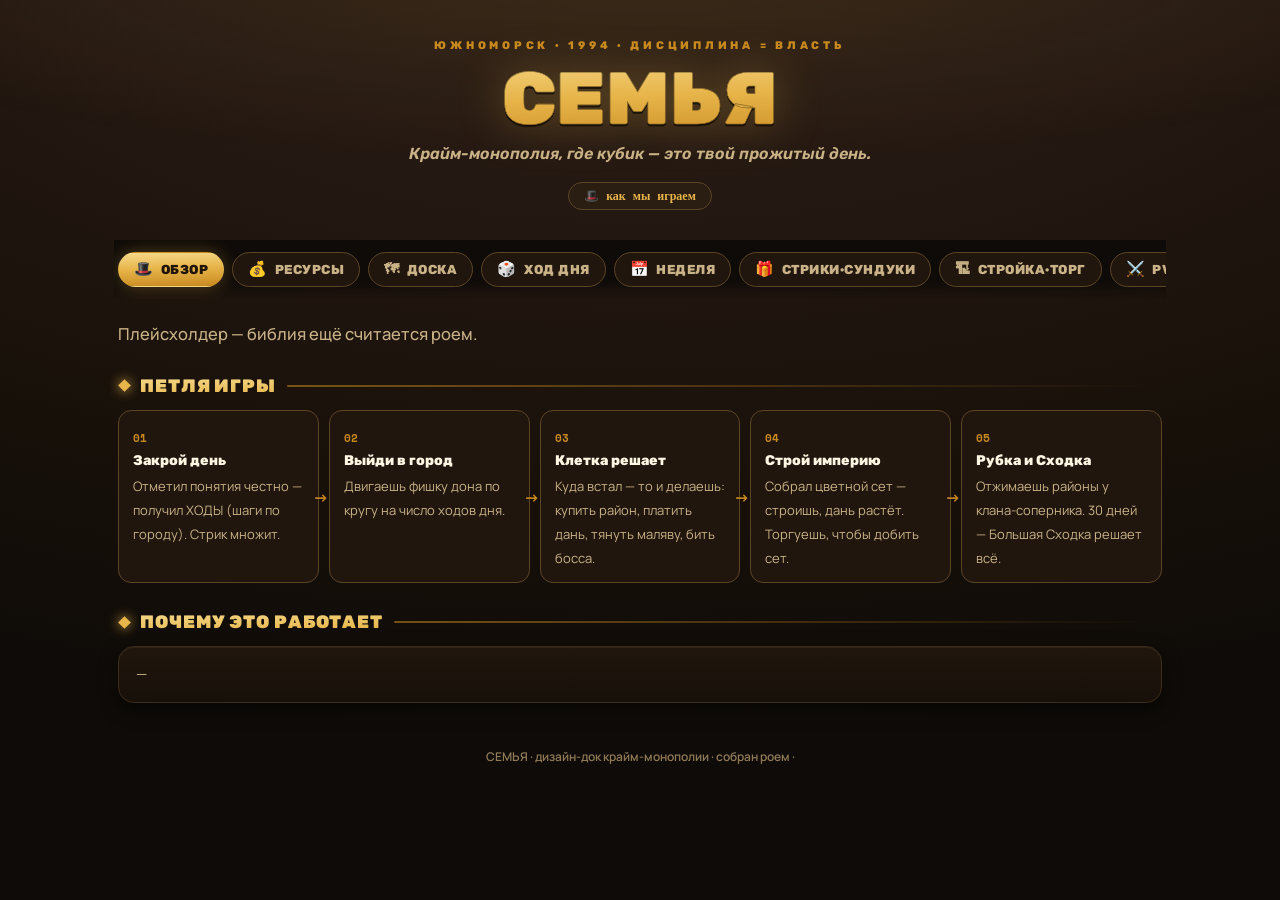
==== design.html @ 44d7b4f1 "sync state 2026-07-15_15:16:31" ====
<!DOCTYPE html>
<html lang="ru">
<head>
<meta charset="UTF-8">
<meta name="viewport" content="width=device-width, initial-scale=1, viewport-fit=cover">
<meta name="theme-color" content="#0D0B08">
<title>СЕМЬЯ · Крайм-Монополия — как играем</title>
<link rel="preconnect" href="https://fonts.googleapis.com">
<link rel="preconnect" href="https://fonts.gstatic.com" crossorigin>
<link rel="stylesheet" href="https://fonts.googleapis.com/css2?family=Rubik:ital,wght@0,500;0,600;0,700;0,800;0,900;1,700&family=Manrope:wght@400;500;600;700;800&family=Space+Mono:wght@400;700&display=swap">
<style>
:root{
  --ink:#0E0B08; --ink2:#171009; --wood:#2A1D14; --wood2:#3A2718; --leather:#241812;
  --gold:#E7B54A; --gold-lite:#F5D98B; --gold-deep:#C8891F;
  --crimson:#C0272E; --crimson-neon:#FF3B3F; --violet:#8E3FBE; --blue:#4FA8E0; --green:#46A24E;
  --paper:#F3E4C8; --ink-2:#C9B287; --ink-3:#907A56; --ink-max:#FFF6E4;
  --panel:#20160E; --panel-2:#2A1D12; --panel-hi:#3A2718; --line:#3C2C1A; --line-2:#5C4527;
  --bg:var(--ink); --rose:var(--crimson-neon);
  --gold-grad:linear-gradient(178deg,var(--gold-lite) 0%,var(--gold) 46%,var(--gold-deep) 100%);
  --shadow-1:0 6px 18px rgba(0,0,0,.5); --shadow-2:0 14px 40px rgba(0,0,0,.62);
  --r:16px;
}
*,*::before,*::after{ box-sizing:border-box; }
html,body{ margin:0; padding:0; }
html{ background:var(--ink); -webkit-text-size-adjust:100%; scroll-behavior:smooth; }
body{
  font-family:"Manrope",system-ui,sans-serif; font-size:15.5px; line-height:1.55; color:var(--paper);
  background:radial-gradient(135% 90% at 50% -8%, var(--wood) 0%, var(--leather) 34%, var(--ink2) 70%, var(--ink) 100%) fixed;
  overflow-x:hidden; -webkit-font-smoothing:antialiased; text-rendering:optimizeLegibility;
  -webkit-tap-highlight-color:transparent;
}
body::after{ content:""; position:fixed; inset:0 0 auto 0; height:420px; z-index:0; pointer-events:none;
  background:radial-gradient(120% 80% at 50% -10%, rgba(231,181,74,.10), transparent 62%); }
::-webkit-scrollbar{ height:8px; width:8px; }
::-webkit-scrollbar-thumb{ background:var(--line-2); border-radius:8px; }
img{ max-width:100%; display:block; }

.wrap{ position:relative; z-index:1; max-width:1080px; margin:0 auto; padding:0 18px 90px; }

/* ── Шапка ── */
header.hero{ position:relative; text-align:center; padding:40px 12px 22px; }
.hero__eyebrow{ font:800 11px/1 "Rubik"; letter-spacing:.34em; text-transform:uppercase; color:var(--gold-deep); }
.hero__title{ margin:12px 0 6px; font:900 clamp(38px,9vw,74px)/0.98 "Rubik"; letter-spacing:.01em;
  background:var(--gold-grad); -webkit-background-clip:text; background-clip:text; color:transparent; -webkit-text-fill-color:transparent;
  -webkit-text-stroke:.6px rgba(31,20,5,.5); filter:drop-shadow(0 2px 0 rgba(0,0,0,.6)) drop-shadow(0 0 22px rgba(231,181,74,.28)); }
.hero__sub{ font:600 italic 16px/1.5 "Rubik"; color:var(--ink-2); max-width:640px; margin:0 auto; }
.hero__tag{ display:inline-flex; gap:8px; align-items:center; margin-top:16px; padding:7px 15px; border-radius:999px;
  background:var(--panel-2); border:1px solid var(--line-2); font:700 12px/1 "Space Mono"; color:var(--gold-hi,var(--gold)); }

/* ── Табы ── */
.tabs{ position:sticky; top:0; z-index:30; display:flex; gap:8px; overflow-x:auto; padding:12px 4px; margin:8px -4px 22px;
  background:linear-gradient(180deg,rgba(14,11,8,.96) 68%,rgba(14,11,8,0)); backdrop-filter:blur(12px);
  scrollbar-width:none; }
.tabs::-webkit-scrollbar{ display:none; }
.tab{ flex:0 0 auto; cursor:pointer; border:1px solid var(--line-2); background:var(--panel);
  color:var(--ink-2); border-radius:999px; padding:9px 15px; font:800 13px/1 "Rubik"; text-transform:uppercase; letter-spacing:.04em;
  white-space:nowrap; transition:.16s; display:inline-flex; align-items:center; gap:7px; }
.tab .ic{ font-size:15px; }
.tab:hover{ color:var(--paper); border-color:var(--gold-deep); }
.tab.on{ background:var(--gold-grad); color:#1F1405; border-color:transparent; box-shadow:0 0 18px rgba(231,181,74,.3); }

section.panel{ display:none; animation:in .35s cubic-bezier(.22,.61,.36,1); }
section.panel.on{ display:block; }
@keyframes in{ from{ opacity:0; transform:translateY(10px);} to{ opacity:1; transform:none; } }

/* ── Секц-заголовок ── */
.sh{ display:flex; align-items:center; gap:11px; margin:30px 2px 15px; font:900 18px/1 "Rubik"; text-transform:uppercase; letter-spacing:.05em;
  background:var(--gold-grad); -webkit-background-clip:text; background-clip:text; color:transparent; -webkit-text-fill-color:transparent; }
.sh::before{ content:""; width:9px; height:9px; transform:rotate(45deg); background:var(--gold); box-shadow:0 0 12px var(--gold); flex:0 0 auto; -webkit-text-fill-color:initial; }
.sh .f{ flex:1; height:2px; background:linear-gradient(90deg,var(--gold-deep),transparent); border-radius:2px; opacity:.55; -webkit-text-fill-color:initial; }
.lead{ font:500 16.5px/1.6 "Manrope"; color:var(--ink-2); max-width:760px; margin:0 0 6px; }
.lead b{ color:var(--paper); }

/* ── Карточки ── */
.grid{ display:grid; gap:14px; }
.g2{ grid-template-columns:repeat(auto-fit,minmax(260px,1fr)); }
.g3{ grid-template-columns:repeat(auto-fit,minmax(210px,1fr)); }
.card{ position:relative; background:linear-gradient(180deg,var(--panel),var(--ink2)); border:1px solid var(--line);
  border-radius:var(--r); box-shadow:var(--shadow-1), inset 0 1px 0 rgba(245,214,137,.06); padding:16px 17px; overflow:hidden; }
.card--key{ border:2px solid transparent; background:linear-gradient(180deg,var(--panel),var(--ink2)) padding-box, var(--gold-grad) border-box; box-shadow:var(--shadow-2); }
.card h4{ margin:0 0 6px; font:800 15.5px/1.2 "Rubik"; color:var(--ink-max); letter-spacing:.01em; }
.card p{ margin:0; color:var(--ink-2); font-size:14.5px; }
.card .num{ font-family:"Space Mono"; color:var(--gold); font-weight:700; }
.kv{ display:flex; flex-wrap:wrap; gap:6px; margin-top:9px; }
.pill{ font:700 11px/1 "Space Mono"; padding:5px 9px; border-radius:999px; background:var(--panel-2); border:1px solid var(--line-2); color:var(--gold); }
.pill.rose{ color:var(--rose); border-color:#5b2a2a; } .pill.blue{ color:var(--blue); } .pill.green{ color:var(--green); }
.tagrow{ display:flex; align-items:center; gap:8px; font:800 10px/1 "Rubik"; letter-spacing:.14em; text-transform:uppercase; color:var(--gold-deep); margin-bottom:8px; }

/* ── Таблицы ── */
.tbl-wrap{ overflow-x:auto; border:1px solid var(--line); border-radius:12px; margin:6px 0 4px; }
table{ border-collapse:collapse; width:100%; font-size:13.5px; min-width:420px; }
caption{ text-align:left; font:800 13px/1 "Rubik"; text-transform:uppercase; letter-spacing:.06em; color:var(--gold-deep); padding:11px 12px 4px; }
th,td{ text-align:left; padding:9px 12px; border-bottom:1px solid var(--line); vertical-align:top; }
th{ background:var(--panel-2); color:var(--gold-hi,var(--gold)); font:800 11px/1.2 "Rubik"; text-transform:uppercase; letter-spacing:.05em; position:sticky; top:0; }
td{ color:var(--ink-2); } td:first-child{ color:var(--paper); font-weight:600; }
tr:last-child td{ border-bottom:0; }
tbody tr:hover td{ background:rgba(231,181,74,.045); }

/* ── Таймлайн (ход дня / онбординг) ── */
.tl{ position:relative; margin:8px 0 0; padding-left:8px; }
.tl__row{ position:relative; display:flex; gap:15px; padding:0 0 18px 26px; }
.tl__row::before{ content:""; position:absolute; left:9px; top:4px; bottom:-6px; width:2px; background:linear-gradient(180deg,var(--gold-deep),var(--line)); }
.tl__row:last-child::before{ display:none; }
.tl__dot{ position:absolute; left:0; top:0; width:20px; height:20px; border-radius:50%; background:var(--gold-grad); color:#1F1405;
  display:grid; place-items:center; font:800 11px/1 "Space Mono"; box-shadow:0 0 0 4px rgba(231,181,74,.14); }
.tl__b{ flex:1; }
.tl__b b{ display:block; font:800 15px/1.3 "Rubik"; color:var(--ink-max); margin-bottom:2px; }
.tl__b span{ color:var(--ink-2); font-size:14.5px; }

/* ── Петля-доска ── */
.boardwrap{ display:flex; justify-content:center; margin:6px 0 10px; }
.board{ display:grid; gap:5px; width:100%; max-width:640px; aspect-ratio:1/1; }
.btile{ position:relative; border-radius:9px; padding:5px 4px; min-width:0; display:flex; flex-direction:column; align-items:center; justify-content:center; gap:2px;
  background:var(--panel); border:1px solid var(--line); text-align:center; overflow:hidden; }
.btile .bn{ font:800 8.5px/1.05 "Rubik"; text-transform:uppercase; letter-spacing:.01em; color:var(--paper);
  overflow:hidden; text-overflow:ellipsis; display:-webkit-box; -webkit-line-clamp:2; -webkit-box-orient:vertical; }
.btile .bnum{ position:absolute; top:2px; left:4px; font:700 7px/1 "Space Mono"; color:var(--ink-3); }
.btile .bic{ font-size:15px; line-height:1; }
.btile.special{ background:linear-gradient(180deg,var(--panel-hi),var(--panel-2)); border-color:var(--line-2); }
.btile.start{ background:var(--gold-grad); } .btile.start .bn{ color:#1F1405; } .btile.start .bnum{ color:#5b3d10; }
.btile[data-g]{ border-bottom:4px solid var(--gc,var(--line-2)); }
.board__center{ grid-row:2 / -2; grid-column:2 / -2; display:grid; place-items:center; text-align:center;
  border:1px dashed var(--line-2); border-radius:14px; background:radial-gradient(120% 120% at 50% 20%, rgba(231,181,74,.06), transparent 60%); padding:12px; }
.board__center .bc-t{ font:900 clamp(20px,4vw,34px)/1 "Rubik"; background:var(--gold-grad); -webkit-background-clip:text; background-clip:text; color:transparent; -webkit-text-fill-color:transparent; }
.board__center .bc-s{ font:600 italic 12px/1.4 "Rubik"; color:var(--ink-2); margin-top:6px; max-width:300px; }
.legend{ display:flex; flex-wrap:wrap; gap:8px 14px; justify-content:center; margin:10px 0 2px; font:600 12px/1 "Manrope"; }
.legend b{ display:inline-flex; align-items:center; gap:6px; font-weight:600; color:var(--ink-2); }
.legend i{ width:13px; height:13px; border-radius:3px; }

/* ── Лут / списки ── */
.loot{ list-style:none; margin:8px 0 0; padding:0; display:flex; flex-direction:column; gap:6px; }
.loot li{ display:flex; gap:9px; align-items:flex-start; font-size:14px; color:var(--ink-2); }
.loot li::before{ content:"◆"; color:var(--gold-deep); font-size:10px; margin-top:4px; }
.chest{ border-radius:14px; padding:15px 16px; border:1px solid var(--line-2); }
.chest.bronze{ background:linear-gradient(180deg,#2a1c10,#1a1109); box-shadow:inset 0 0 0 1px rgba(180,120,60,.25); }
.chest.silver{ background:linear-gradient(180deg,#20232a,#12141a); box-shadow:inset 0 0 0 1px rgba(190,200,215,.22); }
.chest.gold{ background:linear-gradient(180deg,#2a2110,#191206); box-shadow:inset 0 0 0 1px rgba(231,181,74,.4), 0 0 24px rgba(231,181,74,.16); }
.chest h4{ display:flex; align-items:center; gap:8px; }

/* ── Лестница титулов ── */
.ladder{ display:flex; flex-direction:column; }
.lrow{ display:flex; align-items:center; gap:13px; padding:10px 4px; border-bottom:1px solid var(--line); }
.lrow:last-child{ border-bottom:0; }
.lseal{ width:34px; height:34px; flex:0 0 auto; display:grid; place-items:center; clip-path:polygon(50% 0,93% 25%,93% 75%,50% 100%,7% 75%,7% 25%);
  background:var(--gold-grad); color:#1F1405; font:800 13px/1 "Space Mono"; box-shadow:0 0 14px rgba(231,181,74,.3); }
.lrow b{ font:800 15px/1 "Rubik"; text-transform:uppercase; letter-spacing:.03em; color:var(--paper); flex:1; }
.lrow .req{ font:700 11px/1 "Space Mono"; color:var(--gold-deep); } .lrow .perk{ color:var(--ink-2); font-size:13px; flex-basis:100%; margin-left:47px; }

/* ── Loop-схема обзора ── */
.loop{ display:flex; flex-wrap:wrap; gap:10px; align-items:stretch; margin:6px 0; }
.loop__step{ flex:1 1 150px; position:relative; background:var(--panel); border:1px solid var(--line-2); border-radius:13px; padding:13px 14px; }
.loop__step .n{ font:800 11px/1 "Space Mono"; color:var(--gold-deep); } .loop__step b{ display:block; font:800 14px/1.3 "Rubik"; color:var(--ink-max); margin:4px 0 3px; }
.loop__step span{ font-size:13px; color:var(--ink-2); }
.loop__step::after{ content:"→"; position:absolute; right:-11px; top:50%; transform:translateY(-50%); color:var(--gold-deep); font-weight:800; z-index:2; }
.loop__step:last-child::after{ display:none; }

.note{ font:600 italic 13.5px/1.55 "Rubik"; color:var(--ink-3); margin-top:10px; padding-left:12px; border-left:2px solid var(--line-2); }
.foot{ text-align:center; margin:44px 0 0; color:var(--ink-3); font:600 12px/1.6 "Manrope"; }
</style>
</head>
<body>
<div class="wrap">
  <header class="hero">
    <div class="hero__eyebrow">Южноморск · 1994 · дисциплина = власть</div>
    <h1 class="hero__title" id="h-title">СЕМЬЯ</h1>
    <p class="hero__sub" id="h-sub">Крайм-монополия, где кубик — это твой прожитый день.</p>
    <div class="hero__tag" id="h-tag">🎩 как мы играем</div>
  </header>
  <nav class="tabs" id="tabs"></nav>
  <main id="main"></main>
  <div class="foot">СЕМЬЯ · дизайн-док крайм-монополии · собран роем · <span id="foot-date"></span></div>
</div>

<script src="design-data.js"></script>
<script>
/* ══════════════ ДАННЫЕ (BIBLE) — из design-data.js (финал дизайн-роя), иначе плейсхолдер ══════════════ */
const BIBLE = window.__BIBLE__ || {
  title:"СЕМЬЯ", pitch:"Плейсхолдер — библия ещё считается роем.",
  resources:[], board_loop:{size:"",order:[],pass_start:""}, special_tiles:[], district_groups:[],
  day_flow:[], week_flow:[], streaks:[], chest_tiers:[], event_cards:[], build_ladder:[],
  set_trade_rules:[], pvp_rules:[], win_condition:{formula:"",detail:""}, titles:[], omerta_weekly:[],
  lore:[], balance_numbers:[], onboarding:[], glossary:[], why_it_works:[]
};

const GROUP_COLORS = ["#E7B54A","#FF3B3F","#4FA8E0","#8E3FBE","#46A24E","#E07A2E","#C9B287","#E0459E"];
const $=(s,r=document)=>r.querySelector(s); const $$=(s,r=document)=>[...r.querySelectorAll(s)];
const esc=s=>String(s==null?"":s).replace(/[&<>]/g,c=>({"&":"&amp;","<":"&lt;",">":"&gt;"}[c]));

function tableHTML(t){
  if(!t||!t.columns) return "";
  return `<div class="tbl-wrap"><table>${t.title?`<caption>${esc(t.title)}</caption>`:""}
    <thead><tr>${t.columns.map(c=>`<th>${esc(c)}</th>`).join("")}</tr></thead>
    <tbody>${(t.rows||[]).map(r=>`<tr>${r.map(c=>`<td>${esc(c)}</td>`).join("")}</tr>`).join("")}</tbody></table></div>`;
}

/* соответствие имени клетки → цвет группы */
function groupColorFor(name){
  const gi=(BIBLE.district_groups||[]).findIndex(g=>(g.districts||[]).some(d=>name&&name.includes(d)||d&&d.includes(name)));
  return gi>=0 ? GROUP_COLORS[gi%GROUP_COLORS.length] : null;
}
function isSpecial(name){ return (BIBLE.special_tiles||[]).some(t=>t.name===name); }
const SPECIAL_IC={ "старт":"🏁","общак":"🏁","сундук":"🎁","облава":"🚨","милиц":"🚨","стрелка":"🔪","контрабанд":"⚓","босс":"🎩","смотрящ":"🎩","тюрьм":"⛓️","обезьянник":"⛓️","шанс":"🃏","судьб":"🃏","малява":"🃏","голодан":"🍽️","пост":"🍽️" };
function specialIcon(name){ const l=(name||"").toLowerCase(); for(const k in SPECIAL_IC) if(l.includes(k)) return SPECIAL_IC[k]; return "🏙️"; }

/* ── ДОСКА-ПЕТЛЯ ── */
function boardHTML(){
  const order=(BIBLE.board_loop&&BIBLE.board_loop.order)||[];
  const n=order.length;
  if(!n) return `<p class="lead">Доска ещё собирается…</p>`;
  const cols=Math.max(3,Math.ceil(n/4)+1);
  // координаты периметра по часовой
  const cells=[];
  for(let c=1;c<=cols;c++)cells.push([1,c]);
  for(let r=2;r<=cols;r++)cells.push([r,cols]);
  for(let c=cols-1;c>=1;c--)cells.push([cols,c]);
  for(let r=cols-1;r>=2;r--)cells.push([r,1]);
  const P=cells.length;
  let tiles="";
  for(let i=0;i<n;i++){
    const [rr,cc]=cells[Math.round(i*P/n)%P];
    const name=order[i];
    const sp=isSpecial(name);
    const gc=groupColorFor(name);
    const l=(name||"").toLowerCase();
    const start=l.includes("старт")||l.includes("общак");
    const ic= sp||start ? specialIcon(name) : "🏙️";
    tiles+=`<div class="btile ${sp?'special':''} ${start?'start':''}" ${gc?`data-g="1" style="grid-row:${rr};grid-column:${cc};--gc:${gc}"`:`style="grid-row:${rr};grid-column:${cc}"`}>
      <span class="bnum">${i+1}</span><span class="bic">${ic}</span><span class="bn">${esc(name)}</span></div>`;
  }
  const center=`<div class="board__center"><div class="bc-t">СЕМЬЯ</div><div class="bc-s">${esc((BIBLE.board_loop.pass_start)||"Прошёл круг — собрал общак с города.")}</div></div>`;
  const legend=(BIBLE.district_groups||[]).map((g,i)=>`<b><i style="background:${GROUP_COLORS[i%GROUP_COLORS.length]}"></i>${esc(g.group)}</b>`).join("")
    + `<b><i style="background:var(--panel-hi)"></i>Спец-клетки</b>`;
  return `<div class="boardwrap"><div class="board" style="grid-template-columns:repeat(${cols},1fr);grid-template-rows:repeat(${cols},1fr)">${tiles}${center}</div></div>
    <div class="legend">${legend}</div>`;
}

/* ── РЕНДЕР ТАБОВ ── */
const TABS=[
  { id:"obzor", ic:"🎩", name:"Обзор", render:renderObzor },
  { id:"res",   ic:"💰", name:"Ресурсы", render:renderRes },
  { id:"board", ic:"🗺", name:"Доска", render:renderBoard },
  { id:"day",   ic:"🎲", name:"Ход дня", render:renderDay },
  { id:"week",  ic:"📅", name:"Неделя", render:renderWeek },
  { id:"chest", ic:"🎁", name:"Стрики·Сундуки", render:renderChest },
  { id:"build", ic:"🏗", name:"Стройка·Торг", render:renderBuild },
  { id:"pvp",   ic:"⚔️", name:"PvP·Финал", render:renderPvp },
  { id:"lore",  ic:"📖", name:"Лор·Справка", render:renderLore },
];

function renderObzor(){
  const loop=[
    {b:"Закрой день",s:"Отметил понятия честно — получил ХОДЫ (шаги по городу). Стрик множит."},
    {b:"Выйди в город",s:"Двигаешь фишку дона по кругу на число ходов дня."},
    {b:"Клетка решает",s:"Куда встал — то и делаешь: купить район, платить дань, тянуть маляву, бить босса."},
    {b:"Строй империю",s:"Собрал цветной сет — строишь, дань растёт. Торгуешь, чтобы добить сет."},
    {b:"Рубка и Сходка",s:"Отжимаешь районы у клана-соперника. 30 дней — Большая Сходка решает всё."},
  ];
  return `<p class="lead">${esc(BIBLE.pitch)}</p>
  <div class="sh">Петля игры<div class="f"></div></div>
  <div class="loop">${loop.map((x,i)=>`<div class="loop__step"><span class="n">0${i+1}</span><b>${x.b}</b><span>${x.s}</span></div>`).join("")}</div>
  <div class="sh">Почему это работает<div class="f"></div></div>
  <div class="grid g2">${(BIBLE.why_it_works||[]).map(w=>`<div class="card"><p>${esc(w)}</p></div>`).join("")||'<div class="card"><p>—</p></div>'}</div>`;
}
function renderRes(){
  return `<p class="lead">Три валюты с <b>разными ролями</b> — вот чем игра отличается от «есть деньги — купил всё».</p>
  <div class="grid g2">${(BIBLE.resources||[]).map(r=>`<div class="card card--key">
    <div class="tagrow">${esc(r.icon||"◆")} ресурс</div><h4>${esc(r.name)}</h4>
    <p>${esc(r.role)}</p>
    <div class="kv"><span class="pill green">+ ${esc(r.earn)}</span><span class="pill rose">− ${esc(r.spend)}</span></div>
  </div>`).join("")}</div>`;
}
function renderBoard(){
  return `<p class="lead">Город — <b>замкнутая петля</b>. Фишка дона идёт по кругу на ходы, что дал прожитый день. Куда встал — там и играешь.</p>
  ${boardHTML()}
  <div class="sh">Спец-клетки<div class="f"></div></div>
  <div class="grid g3">${(BIBLE.special_tiles||[]).map(t=>`<div class="card"><div class="tagrow">${specialIcon(t.name)} ${esc(t.type)}</div><h4>${esc(t.name)}</h4><p>${esc(t.effect)}</p>${t.lore?`<p class="note">${esc(t.lore)}</p>`:""}</div>`).join("")}</div>
  <div class="sh">Цветные сеты районов<div class="f"></div></div>
  <div class="grid g2">${(BIBLE.district_groups||[]).map((g,i)=>`<div class="card" style="border-left:4px solid ${GROUP_COLORS[i%GROUP_COLORS.length]}">
    <h4>${esc(g.group)}</h4><p>${(g.districts||[]).map(esc).join(" · ")}</p><div class="kv"><span class="pill">Сет: ${esc(g.set_bonus)}</span></div></div>`).join("")}</div>`;
}
function renderDay(){
  return `<p class="lead">Один день игрока — от честной отметки до хода по городу.</p>
  <div class="tl">${(BIBLE.day_flow||[]).map((x,i)=>`<div class="tl__row"><div class="tl__dot">${i+1}</div><div class="tl__b"><b>${esc(x.step)}</b><span>${esc(x.detail)}</span></div></div>`).join("")}</div>`;
}
function renderWeek(){
  return `<p class="lead">Неделя задаёт ритм: <b>слово в понедельник</b>, разгрузочный день, контрабанда, развязка в воскресенье.</p>
  <div class="tl">${(BIBLE.week_flow||[]).map((x,i)=>`<div class="tl__row"><div class="tl__dot">${esc((x.day||"").slice(0,2))}</div><div class="tl__b"><b>${esc(x.event)}</b><span>${esc(x.detail)}</span></div></div>`).join("")}</div>
  <div class="sh">Слово недели · Омерта<div class="f"></div></div>
  <div class="grid g2">${(BIBLE.omerta_weekly||[]).map(o=>`<div class="card"><h4>${esc(o.aspect)}</h4><p>${esc(o.detail)}</p></div>`).join("")}</div>`;
}
function renderChest(){
  const chestCls=t=>{const l=(t.tier||"").toLowerCase(); return l.includes("золот")||l.includes("gold")?"gold":l.includes("серебр")||l.includes("silver")?"silver":"bronze";};
  return `<p class="lead">Стрики — <b>множители</b>. Сундуки — <b>рандом-дофамин</b>: держишь режим — получаешь редкий джекпот.</p>
  <div class="sh">Стрики-множители<div class="f"></div></div>
  <div class="grid g3">${(BIBLE.streaks||[]).map(s=>`<div class="card"><h4>🔥 ${esc(s.streak)}</h4><p>${esc(s.effect)}</p></div>`).join("")}</div>
  <div class="sh">Сундуки и лут<div class="f"></div></div>
  <div class="grid g2">${(BIBLE.chest_tiers||[]).map(t=>`<div class="chest ${chestCls(t)}"><h4>🎁 ${esc(t.tier)}</h4><p style="color:var(--ink-2)">Триггер: ${esc(t.trigger)}</p><ul class="loot">${(t.loot||[]).map(x=>`<li>${esc(x)}</li>`).join("")}</ul></div>`).join("")}</div>
  <div class="sh">Карты «маляву тянешь»<div class="f"></div></div>
  <div class="grid g3">${(BIBLE.event_cards||[]).map(c=>`<div class="card"><div class="tagrow">🃏 ${esc(c.kind||"событие")}</div><h4>${esc(c.name)}</h4><p>${esc(c.effect)}</p></div>`).join("")}</div>`;
}
function renderBuild(){
  return `<p class="lead">Собрал сет — <b>строишь</b>: от ларька до «малины». Каждый уровень — жирнее дань. Не хватает района — <b>торгуешь</b>.</p>
  <div class="sh">Лестница стройки<div class="f"></div></div>
  <div class="grid g3">${(BIBLE.build_ladder||[]).map((b,i)=>`<div class="card"><div class="tagrow">ур. ${esc(b.level)}</div><h4>${esc(b.name)}</h4><p>${esc(b.effect)}</p><div class="kv"><span class="pill">${esc(b.cost)}</span></div></div>`).join("")}</div>
  <div class="sh">Сеты и торг<div class="f"></div></div>
  <div class="card"><ul class="loot">${(BIBLE.set_trade_rules||[]).map(r=>`<li>${esc(r)}</li>`).join("")}</ul></div>`;
}
function renderPvp(){
  return `<p class="lead">Кланы делят один город. Встал на чужой район — <b>платишь дань</b>. Хочешь отжать — <b>стрелка</b>. 30 дней — <b>Большая Сходка</b>.</p>
  <div class="sh">Механики рубки<div class="f"></div></div>
  <div class="grid g2">${(BIBLE.pvp_rules||[]).map(p=>`<div class="card"><h4>${esc(p.name)}</h4><p>${esc(p.rule)}</p></div>`).join("")}</div>
  <div class="sh">Условие победы<div class="f"></div></div>
  <div class="card card--key"><h4>🏆 Большая Сходка</h4><p style="font-family:'Space Mono';color:var(--gold)">${esc(BIBLE.win_condition&&BIBLE.win_condition.formula)}</p><p style="margin-top:8px">${esc(BIBLE.win_condition&&BIBLE.win_condition.detail)}</p></div>
  <div class="sh">Титулы (воровская лестница)<div class="f"></div></div>
  <div class="card"><div class="ladder">${(BIBLE.titles||[]).map((t,i)=>`<div class="lrow"><div class="lseal">${i+1}</div><b>${esc(t.title)}</b><span class="req">${esc(t.req)}</span><span class="perk">${esc(t.perk)}</span></div>`).join("")}</div></div>`;
}
function renderLore(){
  return `<div class="sh">Лор Южноморска<div class="f"></div></div>
  <div class="grid g2">${(BIBLE.lore||[]).map(l=>`<div class="card"><p>${esc(l)}</p></div>`).join("")}</div>
  <div class="sh">Онбординг — первые 7 дней<div class="f"></div></div>
  <div class="tl">${(BIBLE.onboarding||[]).map(o=>`<div class="tl__row"><div class="tl__dot">${esc((o.day||"").replace(/\\D/g,"")||"•")}</div><div class="tl__b"><b>${esc(o.day)}</b><span>${esc(o.unlocks)}</span></div></div>`).join("")}</div>
  <div class="sh">Баланс — ключевые числа<div class="f"></div></div>
  ${tableHTML({title:"Экономика на 30 дней",columns:["Метрика","Значение","Примечание"],rows:(BIBLE.balance_numbers||[]).map(b=>[b.metric,b.value,b.note||""])})}
  <div class="sh">Глоссарий<div class="f"></div></div>
  <div class="grid g3">${(BIBLE.glossary||[]).map(g=>`<div class="card"><h4>${esc(g.term)}</h4><p>${esc(g.meaning)}</p></div>`).join("")}</div>`;
}

/* ── БУТ ── */
function boot(){
  $("#h-title").textContent=BIBLE.title||"СЕМЬЯ";
  const tabsEl=$("#tabs"), main=$("#main");
  TABS.forEach((t,i)=>{
    const b=document.createElement("button"); b.className="tab"+(i===0?" on":""); b.dataset.id=t.id;
    b.innerHTML=`<span class="ic">${t.ic}</span>${t.name}`;
    b.onclick=()=>{ $$(".tab").forEach(x=>x.classList.toggle("on",x===b)); $$(".panel").forEach(p=>p.classList.toggle("on",p.id==="p-"+t.id)); window.scrollTo({top:0,behavior:"smooth"}); };
    tabsEl.appendChild(b);
    const sec=document.createElement("section"); sec.className="panel"+(i===0?" on":""); sec.id="p-"+t.id;
    sec.innerHTML=t.render(); main.appendChild(sec);
  });
}
boot();
</script>
</body>
</html>
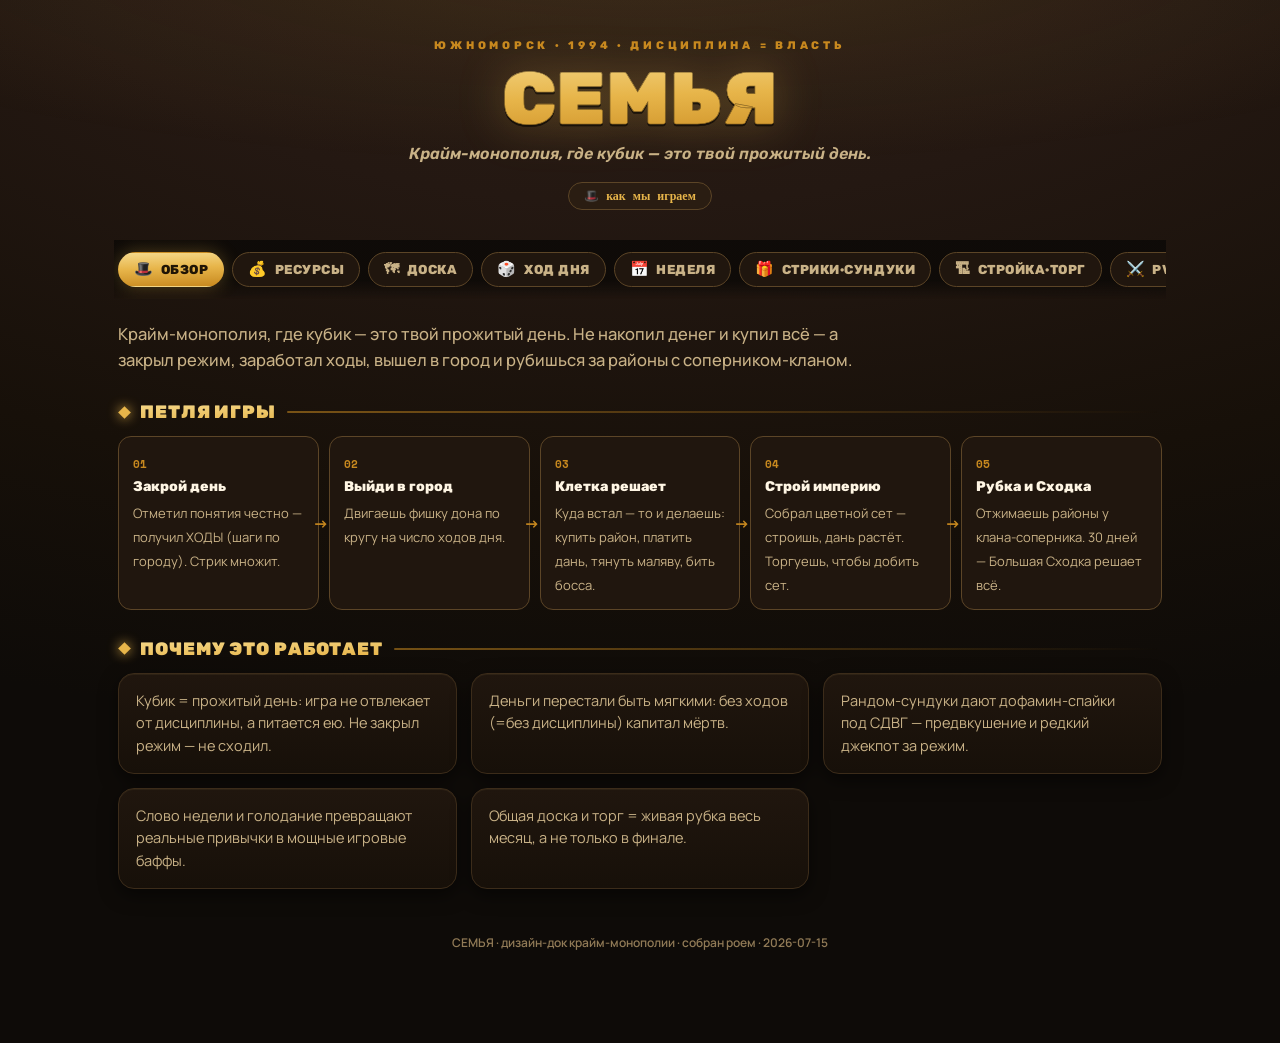
==== commit 12c09728: "sync state 2026-07-15_15:20:36" ====
--- a/design.html
+++ b/design.html
@@ -326,15 +326,24 @@
 }
 
 /* ── БУТ ── */
+function activate(id){
+  $$(".tab").forEach(x=>x.classList.toggle("on",x.dataset.id===id));
+  $$(".panel").forEach(p=>p.classList.toggle("on",p.id==="p-"+id));
+  try{ history.replaceState(null,"","?tab="+id); }catch(e){}
+}
 function boot(){
   $("#h-title").textContent=BIBLE.title||"СЕМЬЯ";
+  $("#foot-date").textContent="2026-07-15";
+  const want=new URLSearchParams(location.search).get("tab");
+  const start=TABS.some(t=>t.id===want)?want:TABS[0].id;
   const tabsEl=$("#tabs"), main=$("#main");
-  TABS.forEach((t,i)=>{
-    const b=document.createElement("button"); b.className="tab"+(i===0?" on":""); b.dataset.id=t.id;
+  TABS.forEach(t=>{
+    const on=t.id===start;
+    const b=document.createElement("button"); b.className="tab"+(on?" on":""); b.dataset.id=t.id;
     b.innerHTML=`<span class="ic">${t.ic}</span>${t.name}`;
-    b.onclick=()=>{ $$(".tab").forEach(x=>x.classList.toggle("on",x===b)); $$(".panel").forEach(p=>p.classList.toggle("on",p.id==="p-"+t.id)); window.scrollTo({top:0,behavior:"smooth"}); };
+    b.onclick=()=>{ activate(t.id); window.scrollTo({top:0,behavior:"smooth"}); };
     tabsEl.appendChild(b);
-    const sec=document.createElement("section"); sec.className="panel"+(i===0?" on":""); sec.id="p-"+t.id;
+    const sec=document.createElement("section"); sec.className="panel"+(on?" on":""); sec.id="p-"+t.id;
     sec.innerHTML=t.render(); main.appendChild(sec);
   });
 }
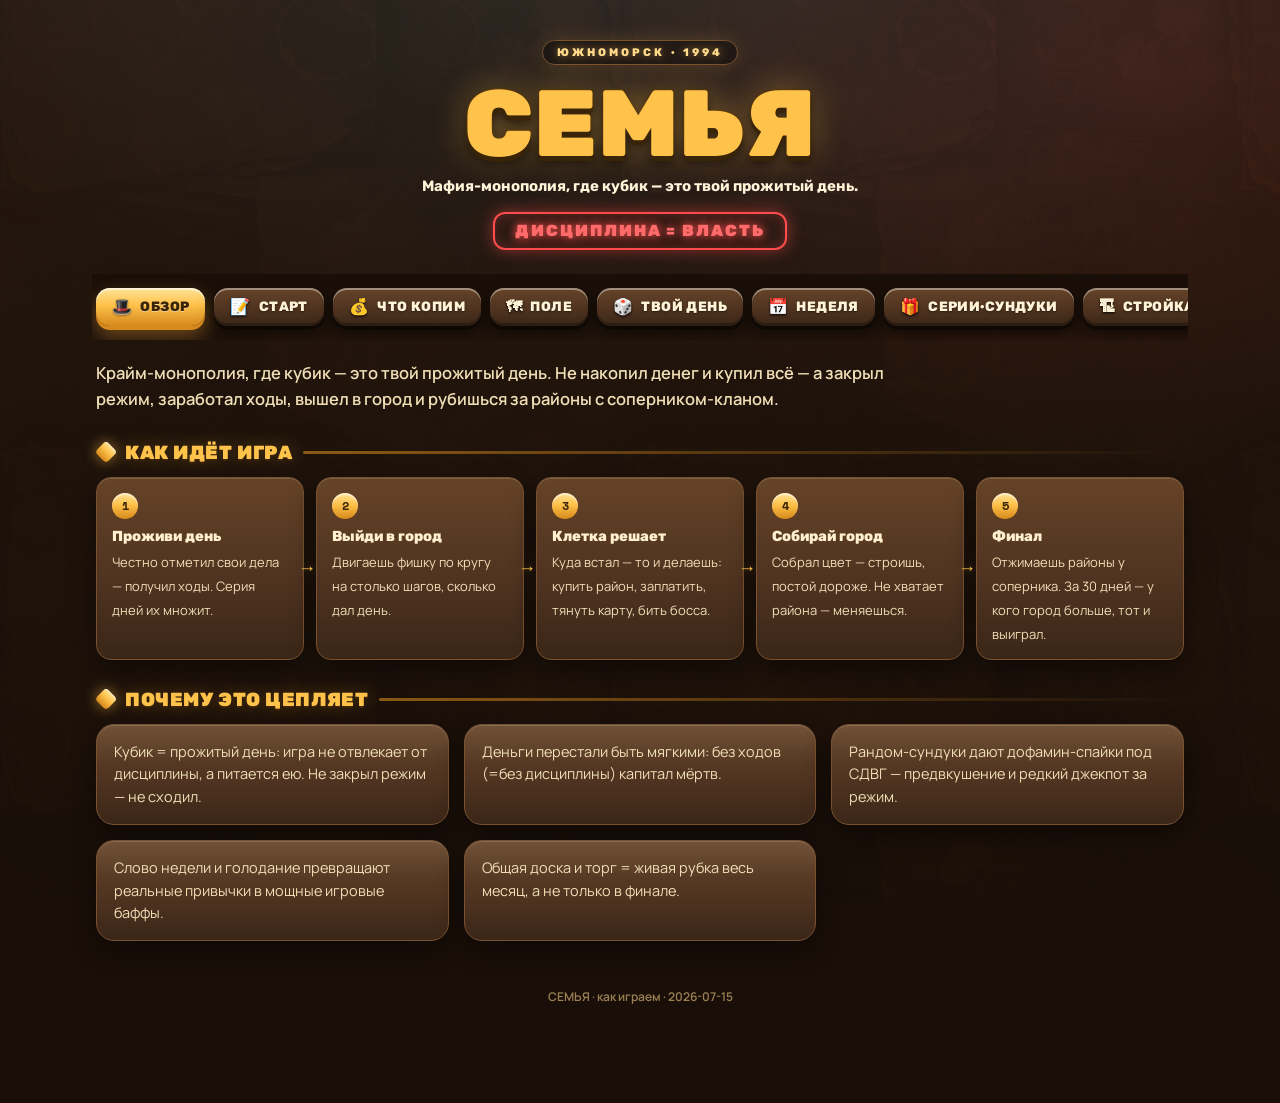
==== commit cd7339f0: "sync state 2026-07-15_15:28:58" ====
--- a/design.html
+++ b/design.html
@@ -3,349 +3,361 @@
 <head>
 <meta charset="UTF-8">
 <meta name="viewport" content="width=device-width, initial-scale=1, viewport-fit=cover">
-<meta name="theme-color" content="#0D0B08">
-<title>СЕМЬЯ · Крайм-Монополия — как играем</title>
+<meta name="theme-color" content="#1a0f08">
+<title>СЕМЬЯ · как играем</title>
 <link rel="preconnect" href="https://fonts.googleapis.com">
 <link rel="preconnect" href="https://fonts.gstatic.com" crossorigin>
-<link rel="stylesheet" href="https://fonts.googleapis.com/css2?family=Rubik:ital,wght@0,500;0,600;0,700;0,800;0,900;1,700&family=Manrope:wght@400;500;600;700;800&family=Space+Mono:wght@400;700&display=swap">
+<link rel="stylesheet" href="https://fonts.googleapis.com/css2?family=Rubik:ital,wght@0,600;0,700;0,800;0,900;1,700&family=Manrope:wght@500;600;700;800&family=Space+Mono:wght@400;700&display=swap">
 <style>
 :root{
-  --ink:#0E0B08; --ink2:#171009; --wood:#2A1D14; --wood2:#3A2718; --leather:#241812;
-  --gold:#E7B54A; --gold-lite:#F5D98B; --gold-deep:#C8891F;
-  --crimson:#C0272E; --crimson-neon:#FF3B3F; --violet:#8E3FBE; --blue:#4FA8E0; --green:#46A24E;
-  --paper:#F3E4C8; --ink-2:#C9B287; --ink-3:#907A56; --ink-max:#FFF6E4;
-  --panel:#20160E; --panel-2:#2A1D12; --panel-hi:#3A2718; --line:#3C2C1A; --line-2:#5C4527;
-  --bg:var(--ink); --rose:var(--crimson-neon);
-  --gold-grad:linear-gradient(178deg,var(--gold-lite) 0%,var(--gold) 46%,var(--gold-deep) 100%);
-  --shadow-1:0 6px 18px rgba(0,0,0,.5); --shadow-2:0 14px 40px rgba(0,0,0,.62);
-  --r:16px;
+  --gold:#FFC24B; --gold-lite:#FFE39A; --gold-deep:#D6891C; --gold-ink:#3A2408;
+  --wood:#3A2617; --wood2:#4E3220; --wood-hi:#654327; --wood-dk:#241610;
+  --crimson:#E23B3B; --crimson-neon:#FF4D4D; --blue:#49B6F0; --violet:#B466F0; --green:#5BC66A; --orange:#F0872E; --pink:#FF57A5;
+  --cream:#F7E9C9; --cream2:#EAD5A6; --ink-paper:#3A2A16;
+  --paper:#FFF3D8; --txt:#F0DFB6; --txt-2:#C9AE7C; --txt-3:#9C8154;
+  --panel:#2A1B10; --panel-2:#38230f; --line:#5A3C22; --line-2:#7A5230;
+  --gold-grad:linear-gradient(180deg,var(--gold-lite) 0%,var(--gold) 44%,var(--gold-deep) 100%);
+  --wood-grad:linear-gradient(180deg,var(--wood-hi),var(--wood2) 60%,var(--wood));
+  --r:18px;
+  --sh-btn:0 4px 0 rgba(0,0,0,.35), 0 8px 18px rgba(0,0,0,.4), inset 0 2px 0 rgba(255,255,255,.4), inset 0 -3px 0 rgba(0,0,0,.25);
+  --sh-card:0 10px 26px rgba(0,0,0,.45), inset 0 1px 0 rgba(255,255,255,.14);
 }
 *,*::before,*::after{ box-sizing:border-box; }
 html,body{ margin:0; padding:0; }
-html{ background:var(--ink); -webkit-text-size-adjust:100%; scroll-behavior:smooth; }
+html{ background:#1a0f08; -webkit-text-size-adjust:100%; scroll-behavior:smooth; }
 body{
-  font-family:"Manrope",system-ui,sans-serif; font-size:15.5px; line-height:1.55; color:var(--paper);
-  background:radial-gradient(135% 90% at 50% -8%, var(--wood) 0%, var(--leather) 34%, var(--ink2) 70%, var(--ink) 100%) fixed;
-  overflow-x:hidden; -webkit-font-smoothing:antialiased; text-rendering:optimizeLegibility;
-  -webkit-tap-highlight-color:transparent;
-}
-body::after{ content:""; position:fixed; inset:0 0 auto 0; height:420px; z-index:0; pointer-events:none;
-  background:radial-gradient(120% 80% at 50% -10%, rgba(231,181,74,.10), transparent 62%); }
-::-webkit-scrollbar{ height:8px; width:8px; }
-::-webkit-scrollbar-thumb{ background:var(--line-2); border-radius:8px; }
+  font-family:"Manrope",system-ui,sans-serif; font-size:15.5px; line-height:1.55; color:var(--txt);
+  background:
+    radial-gradient(120% 70% at 50% -6%, rgba(73,182,240,.10), transparent 55%),
+    radial-gradient(90% 60% at 88% 8%, rgba(255,77,77,.10), transparent 55%),
+    linear-gradient(180deg, #2b1a0f 0%, #21140b 40%, #1a0f08 100%) fixed;
+  -webkit-font-smoothing:antialiased; text-rendering:optimizeLegibility; overflow-x:hidden; -webkit-tap-highlight-color:transparent;
+}
+body::before{ content:""; position:fixed; inset:0; z-index:0; pointer-events:none;
+  background:url("assets/tex-kraft.png") center/620px; opacity:.10; mix-blend-mode:overlay; }
+::-webkit-scrollbar{ height:9px; width:9px; } ::-webkit-scrollbar-thumb{ background:var(--line-2); border-radius:9px; }
 img{ max-width:100%; display:block; }
-
-.wrap{ position:relative; z-index:1; max-width:1080px; margin:0 auto; padding:0 18px 90px; }
+.wrap{ position:relative; z-index:1; max-width:1120px; margin:0 auto; padding:0 16px 96px; }
 
 /* ── Шапка ── */
-header.hero{ position:relative; text-align:center; padding:40px 12px 22px; }
-.hero__eyebrow{ font:800 11px/1 "Rubik"; letter-spacing:.34em; text-transform:uppercase; color:var(--gold-deep); }
-.hero__title{ margin:12px 0 6px; font:900 clamp(38px,9vw,74px)/0.98 "Rubik"; letter-spacing:.01em;
-  background:var(--gold-grad); -webkit-background-clip:text; background-clip:text; color:transparent; -webkit-text-fill-color:transparent;
-  -webkit-text-stroke:.6px rgba(31,20,5,.5); filter:drop-shadow(0 2px 0 rgba(0,0,0,.6)) drop-shadow(0 0 22px rgba(231,181,74,.28)); }
-.hero__sub{ font:600 italic 16px/1.5 "Rubik"; color:var(--ink-2); max-width:640px; margin:0 auto; }
-.hero__tag{ display:inline-flex; gap:8px; align-items:center; margin-top:16px; padding:7px 15px; border-radius:999px;
-  background:var(--panel-2); border:1px solid var(--line-2); font:700 12px/1 "Space Mono"; color:var(--gold-hi,var(--gold)); }
-
-/* ── Табы ── */
-.tabs{ position:sticky; top:0; z-index:30; display:flex; gap:8px; overflow-x:auto; padding:12px 4px; margin:8px -4px 22px;
-  background:linear-gradient(180deg,rgba(14,11,8,.96) 68%,rgba(14,11,8,0)); backdrop-filter:blur(12px);
-  scrollbar-width:none; }
+header.hero{ text-align:center; padding:38px 12px 10px; position:relative; }
+.hero__eyebrow{ display:inline-block; font:800 11px/1 "Rubik"; letter-spacing:.28em; text-transform:uppercase; color:#FFDA8A;
+  padding:6px 14px; border-radius:999px; background:rgba(0,0,0,.35); border:1px solid var(--line-2);
+  text-shadow:0 0 10px rgba(255,190,90,.6); box-shadow:0 0 20px rgba(255,190,90,.18); }
+.hero__title{ margin:16px 0 4px; font:900 clamp(46px,11vw,94px)/0.92 "Rubik"; letter-spacing:.01em;
+  color:var(--gold); -webkit-text-stroke:3px var(--gold-ink);
+  text-shadow:0 5px 0 var(--gold-ink), 0 7px 12px rgba(0,0,0,.6), 0 0 34px rgba(255,190,74,.4);
+  paint-order:stroke fill; }
+.hero__sub{ font:700 15px/1.5 "Rubik"; color:var(--paper); max-width:600px; margin:8px auto 0; }
+.hero__neon{ margin-top:14px; display:inline-block; font:900 16px/1 "Rubik"; letter-spacing:.12em; text-transform:uppercase;
+  color:#FF6B6B; padding:9px 20px; border:2px solid #FF4D4D; border-radius:12px;
+  text-shadow:0 0 8px #FF4D4D, 0 0 18px rgba(255,77,77,.6); box-shadow:0 0 16px rgba(255,77,77,.5), inset 0 0 14px rgba(255,77,77,.28); }
+
+/* ── Табы = глянцевые кнопки ── */
+.tabs{ position:sticky; top:0; z-index:30; display:flex; gap:9px; overflow-x:auto; padding:14px 4px; margin:14px -4px 20px;
+  background:linear-gradient(180deg,#1a0f08 62%,rgba(26,15,8,0)); scrollbar-width:none; }
 .tabs::-webkit-scrollbar{ display:none; }
-.tab{ flex:0 0 auto; cursor:pointer; border:1px solid var(--line-2); background:var(--panel);
-  color:var(--ink-2); border-radius:999px; padding:9px 15px; font:800 13px/1 "Rubik"; text-transform:uppercase; letter-spacing:.04em;
-  white-space:nowrap; transition:.16s; display:inline-flex; align-items:center; gap:7px; }
-.tab .ic{ font-size:15px; }
-.tab:hover{ color:var(--paper); border-color:var(--gold-deep); }
-.tab.on{ background:var(--gold-grad); color:#1F1405; border-color:transparent; box-shadow:0 0 18px rgba(231,181,74,.3); }
-
-section.panel{ display:none; animation:in .35s cubic-bezier(.22,.61,.36,1); }
+.tab{ flex:0 0 auto; cursor:pointer; border:0; border-radius:14px; padding:11px 16px; white-space:nowrap;
+  font:800 13.5px/1 "Rubik"; text-transform:uppercase; letter-spacing:.03em; color:var(--paper);
+  background:var(--wood-grad); box-shadow:var(--sh-btn); transition:transform .1s, filter .12s;
+  display:inline-flex; align-items:center; gap:8px; text-shadow:0 1px 2px rgba(0,0,0,.5); }
+.tab .ic{ font-size:16px; filter:drop-shadow(0 1px 1px rgba(0,0,0,.5)); }
+.tab:hover{ filter:brightness(1.08); }
+.tab:active{ transform:translateY(2px); }
+.tab.on{ background:var(--gold-grad); color:var(--gold-ink); text-shadow:0 1px 0 rgba(255,255,255,.4);
+  box-shadow:0 4px 0 var(--gold-deep), 0 9px 20px rgba(255,170,60,.4), inset 0 2px 0 rgba(255,255,255,.6); }
+
+section.panel{ display:none; animation:in .32s cubic-bezier(.22,.61,.36,1); }
 section.panel.on{ display:block; }
 @keyframes in{ from{ opacity:0; transform:translateY(10px);} to{ opacity:1; transform:none; } }
 
-/* ── Секц-заголовок ── */
-.sh{ display:flex; align-items:center; gap:11px; margin:30px 2px 15px; font:900 18px/1 "Rubik"; text-transform:uppercase; letter-spacing:.05em;
-  background:var(--gold-grad); -webkit-background-clip:text; background-clip:text; color:transparent; -webkit-text-fill-color:transparent; }
-.sh::before{ content:""; width:9px; height:9px; transform:rotate(45deg); background:var(--gold); box-shadow:0 0 12px var(--gold); flex:0 0 auto; -webkit-text-fill-color:initial; }
-.sh .f{ flex:1; height:2px; background:linear-gradient(90deg,var(--gold-deep),transparent); border-radius:2px; opacity:.55; -webkit-text-fill-color:initial; }
-.lead{ font:500 16.5px/1.6 "Manrope"; color:var(--ink-2); max-width:760px; margin:0 0 6px; }
+/* ── Заголовки секций ── */
+.sh{ display:flex; align-items:center; gap:11px; margin:30px 2px 15px; font:900 19px/1 "Rubik"; text-transform:uppercase; letter-spacing:.03em;
+  color:var(--gold); text-shadow:0 2px 0 var(--gold-ink), 0 0 18px rgba(255,190,74,.3); }
+.sh::before{ content:""; width:16px; height:16px; flex:0 0 auto; border-radius:4px; transform:rotate(45deg);
+  background:var(--gold-grad); box-shadow:0 0 14px rgba(255,190,74,.6), inset 0 1px 0 rgba(255,255,255,.5); }
+.sh .f{ flex:1; height:3px; border-radius:3px; background:linear-gradient(90deg,var(--gold-deep),transparent); opacity:.6; }
+.lead{ font:600 16.5px/1.6 "Manrope"; color:var(--txt); max-width:800px; margin:0 0 4px; }
 .lead b{ color:var(--paper); }
 
-/* ── Карточки ── */
-.grid{ display:grid; gap:14px; }
-.g2{ grid-template-columns:repeat(auto-fit,minmax(260px,1fr)); }
-.g3{ grid-template-columns:repeat(auto-fit,minmax(210px,1fr)); }
-.card{ position:relative; background:linear-gradient(180deg,var(--panel),var(--ink2)); border:1px solid var(--line);
-  border-radius:var(--r); box-shadow:var(--shadow-1), inset 0 1px 0 rgba(245,214,137,.06); padding:16px 17px; overflow:hidden; }
-.card--key{ border:2px solid transparent; background:linear-gradient(180deg,var(--panel),var(--ink2)) padding-box, var(--gold-grad) border-box; box-shadow:var(--shadow-2); }
-.card h4{ margin:0 0 6px; font:800 15.5px/1.2 "Rubik"; color:var(--ink-max); letter-spacing:.01em; }
-.card p{ margin:0; color:var(--ink-2); font-size:14.5px; }
-.card .num{ font-family:"Space Mono"; color:var(--gold); font-weight:700; }
-.kv{ display:flex; flex-wrap:wrap; gap:6px; margin-top:9px; }
-.pill{ font:700 11px/1 "Space Mono"; padding:5px 9px; border-radius:999px; background:var(--panel-2); border:1px solid var(--line-2); color:var(--gold); }
-.pill.rose{ color:var(--rose); border-color:#5b2a2a; } .pill.blue{ color:var(--blue); } .pill.green{ color:var(--green); }
-.tagrow{ display:flex; align-items:center; gap:8px; font:800 10px/1 "Rubik"; letter-spacing:.14em; text-transform:uppercase; color:var(--gold-deep); margin-bottom:8px; }
+/* ── Сетки/карточки ── */
+.grid{ display:grid; gap:15px; }
+.g2{ grid-template-columns:repeat(auto-fit,minmax(270px,1fr)); }
+.g3{ grid-template-columns:repeat(auto-fit,minmax(215px,1fr)); }
+.card{ position:relative; background:var(--wood-grad); border:1px solid var(--line-2); border-radius:var(--r);
+  box-shadow:var(--sh-card); padding:16px 17px; overflow:hidden; }
+.card::after{ content:""; position:absolute; inset:0 0 auto 0; height:40%; pointer-events:none;
+  background:linear-gradient(180deg,rgba(255,255,255,.08),transparent); }
+.card>*{ position:relative; }
+.card h4{ margin:0 0 6px; font:800 16px/1.2 "Rubik"; color:#FFF0CE; }
+.card p{ margin:0; color:var(--txt); font-size:14.5px; }
+/* пергамент */
+.card--paper{ background:linear-gradient(180deg,var(--cream),var(--cream2)); color:var(--ink-paper); border:2px solid var(--gold-deep); }
+.card--paper::after{ display:none; }
+.card--paper h4{ color:#4A3312; } .card--paper p{ color:#5A4222; }
+.card--paper::before{ content:""; position:absolute; inset:5px; border:2px dashed rgba(120,80,30,.4); border-radius:12px; pointer-events:none; }
+.card--gold{ background:var(--gold-grad); color:var(--gold-ink); border:0; box-shadow:0 8px 22px rgba(255,170,60,.35), inset 0 2px 0 rgba(255,255,255,.5); }
+.card--gold h4{ color:var(--gold-ink); } .card--gold p{ color:#5A3A0C; }
+.tagrow{ display:flex; align-items:center; gap:8px; font:800 10px/1 "Rubik"; letter-spacing:.13em; text-transform:uppercase; color:#FFD98A; margin-bottom:9px; }
+.card--paper .tagrow{ color:var(--gold-deep); }
+.kv{ display:flex; flex-wrap:wrap; gap:7px; margin-top:11px; }
+.pill{ font:700 11.5px/1 "Space Mono"; padding:6px 11px; border-radius:999px; background:rgba(0,0,0,.28); border:1px solid var(--line-2); color:#FFD98A; }
+.pill.green{ color:#8CE59A; border-color:#2f6b39; background:rgba(40,90,50,.3); }
+.pill.rose{ color:#FF9E9E; border-color:#7a3030; background:rgba(120,40,40,.28); }
+.pill.blue{ color:#A8E0FF; border-color:#2e5c7a; }
+.picn{ width:30px; height:30px; object-fit:contain; flex:0 0 auto; filter:drop-shadow(0 2px 3px rgba(0,0,0,.5)); }
+
+/* ── Ресурс-карта с иконкой ── */
+.resc{ display:flex; gap:14px; align-items:flex-start; }
+.resc__ic{ width:56px; height:56px; flex:0 0 auto; border-radius:14px; background:radial-gradient(circle at 50% 35%, rgba(255,210,120,.22), rgba(0,0,0,.2));
+  display:grid; place-items:center; border:1px solid var(--line-2); box-shadow:inset 0 1px 0 rgba(255,255,255,.15); }
+.resc__ic img{ width:42px; height:42px; object-fit:contain; filter:drop-shadow(0 2px 4px rgba(0,0,0,.55)); }
 
 /* ── Таблицы ── */
-.tbl-wrap{ overflow-x:auto; border:1px solid var(--line); border-radius:12px; margin:6px 0 4px; }
-table{ border-collapse:collapse; width:100%; font-size:13.5px; min-width:420px; }
-caption{ text-align:left; font:800 13px/1 "Rubik"; text-transform:uppercase; letter-spacing:.06em; color:var(--gold-deep); padding:11px 12px 4px; }
-th,td{ text-align:left; padding:9px 12px; border-bottom:1px solid var(--line); vertical-align:top; }
-th{ background:var(--panel-2); color:var(--gold-hi,var(--gold)); font:800 11px/1.2 "Rubik"; text-transform:uppercase; letter-spacing:.05em; position:sticky; top:0; }
-td{ color:var(--ink-2); } td:first-child{ color:var(--paper); font-weight:600; }
-tr:last-child td{ border-bottom:0; }
-tbody tr:hover td{ background:rgba(231,181,74,.045); }
-
-/* ── Таймлайн (ход дня / онбординг) ── */
-.tl{ position:relative; margin:8px 0 0; padding-left:8px; }
-.tl__row{ position:relative; display:flex; gap:15px; padding:0 0 18px 26px; }
-.tl__row::before{ content:""; position:absolute; left:9px; top:4px; bottom:-6px; width:2px; background:linear-gradient(180deg,var(--gold-deep),var(--line)); }
+.tbl-wrap{ overflow-x:auto; border:1px solid var(--line-2); border-radius:14px; margin:6px 0 4px; box-shadow:var(--sh-card); }
+table{ border-collapse:collapse; width:100%; font-size:13.8px; min-width:440px; background:var(--wood2); }
+caption{ text-align:left; font:800 13px/1 "Rubik"; text-transform:uppercase; letter-spacing:.05em; color:#FFD98A; padding:12px 13px 5px; background:var(--wood2); }
+th,td{ text-align:left; padding:10px 13px; border-bottom:1px solid var(--line); vertical-align:top; }
+th{ background:var(--wood-hi); color:var(--gold-ink); font:800 11px/1.2 "Rubik"; text-transform:uppercase; letter-spacing:.04em; }
+th{ background:var(--gold-grad); }
+td{ color:var(--txt); } td:first-child{ color:var(--paper); font-weight:700; }
+tr:last-child td{ border-bottom:0; } tbody tr:nth-child(even) td{ background:rgba(0,0,0,.14); }
+
+/* ── Таймлайн ── */
+.tl{ position:relative; margin:8px 0 0; }
+.tl__row{ position:relative; display:flex; gap:15px; padding:0 0 20px 30px; }
+.tl__row::before{ content:""; position:absolute; left:12px; top:6px; bottom:-4px; width:3px; border-radius:3px; background:linear-gradient(180deg,var(--gold),var(--line)); }
 .tl__row:last-child::before{ display:none; }
-.tl__dot{ position:absolute; left:0; top:0; width:20px; height:20px; border-radius:50%; background:var(--gold-grad); color:#1F1405;
-  display:grid; place-items:center; font:800 11px/1 "Space Mono"; box-shadow:0 0 0 4px rgba(231,181,74,.14); }
-.tl__b{ flex:1; }
-.tl__b b{ display:block; font:800 15px/1.3 "Rubik"; color:var(--ink-max); margin-bottom:2px; }
-.tl__b span{ color:var(--ink-2); font-size:14.5px; }
-
-/* ── Петля-доска ── */
-.boardwrap{ display:flex; justify-content:center; margin:6px 0 10px; }
-.board{ display:grid; gap:5px; width:100%; max-width:640px; aspect-ratio:1/1; }
-.btile{ position:relative; border-radius:9px; padding:5px 4px; min-width:0; display:flex; flex-direction:column; align-items:center; justify-content:center; gap:2px;
-  background:var(--panel); border:1px solid var(--line); text-align:center; overflow:hidden; }
-.btile .bn{ font:800 8.5px/1.05 "Rubik"; text-transform:uppercase; letter-spacing:.01em; color:var(--paper);
+.tl__dot{ position:absolute; left:0; top:0; width:26px; height:26px; border-radius:50%; background:var(--gold-grad); color:var(--gold-ink);
+  display:grid; place-items:center; font:800 12px/1 "Space Mono"; box-shadow:0 3px 8px rgba(0,0,0,.5), inset 0 2px 0 rgba(255,255,255,.5); }
+.tl__b{ flex:1; padding-top:1px; } .tl__b b{ display:block; font:800 15.5px/1.3 "Rubik"; color:#FFF0CE; margin-bottom:2px; } .tl__b span{ color:var(--txt); font-size:14.5px; }
+
+/* ── Доска-петля ── */
+.boardwrap{ display:flex; justify-content:center; margin:8px 0 12px; }
+.board{ display:grid; gap:6px; width:100%; max-width:680px; aspect-ratio:1/1; padding:12px; border-radius:22px;
+  background:var(--wood-grad); border:2px solid var(--line-2); box-shadow:var(--sh-card), 0 0 40px rgba(0,0,0,.4); }
+.btile{ position:relative; border-radius:12px; padding:3px; min-width:0; display:flex; flex-direction:column; align-items:center; justify-content:flex-end; gap:1px;
+  background:linear-gradient(180deg,#2c1c10,#1c110a); border:1px solid var(--line); text-align:center; overflow:hidden; box-shadow:inset 0 1px 0 rgba(255,255,255,.08); }
+.btile .bn{ font:800 8px/1.02 "Rubik"; text-transform:uppercase; color:var(--paper); padding:0 1px 2px;
   overflow:hidden; text-overflow:ellipsis; display:-webkit-box; -webkit-line-clamp:2; -webkit-box-orient:vertical; }
-.btile .bnum{ position:absolute; top:2px; left:4px; font:700 7px/1 "Space Mono"; color:var(--ink-3); }
-.btile .bic{ font-size:15px; line-height:1; }
-.btile.special{ background:linear-gradient(180deg,var(--panel-hi),var(--panel-2)); border-color:var(--line-2); }
-.btile.start{ background:var(--gold-grad); } .btile.start .bn{ color:#1F1405; } .btile.start .bnum{ color:#5b3d10; }
-.btile[data-g]{ border-bottom:4px solid var(--gc,var(--line-2)); }
-.board__center{ grid-row:2 / -2; grid-column:2 / -2; display:grid; place-items:center; text-align:center;
-  border:1px dashed var(--line-2); border-radius:14px; background:radial-gradient(120% 120% at 50% 20%, rgba(231,181,74,.06), transparent 60%); padding:12px; }
-.board__center .bc-t{ font:900 clamp(20px,4vw,34px)/1 "Rubik"; background:var(--gold-grad); -webkit-background-clip:text; background-clip:text; color:transparent; -webkit-text-fill-color:transparent; }
-.board__center .bc-s{ font:600 italic 12px/1.4 "Rubik"; color:var(--ink-2); margin-top:6px; max-width:300px; }
-.legend{ display:flex; flex-wrap:wrap; gap:8px 14px; justify-content:center; margin:10px 0 2px; font:600 12px/1 "Manrope"; }
-.legend b{ display:inline-flex; align-items:center; gap:6px; font-weight:600; color:var(--ink-2); }
-.legend i{ width:13px; height:13px; border-radius:3px; }
-
-/* ── Лут / списки ── */
-.loot{ list-style:none; margin:8px 0 0; padding:0; display:flex; flex-direction:column; gap:6px; }
-.loot li{ display:flex; gap:9px; align-items:flex-start; font-size:14px; color:var(--ink-2); }
-.loot li::before{ content:"◆"; color:var(--gold-deep); font-size:10px; margin-top:4px; }
-.chest{ border-radius:14px; padding:15px 16px; border:1px solid var(--line-2); }
-.chest.bronze{ background:linear-gradient(180deg,#2a1c10,#1a1109); box-shadow:inset 0 0 0 1px rgba(180,120,60,.25); }
-.chest.silver{ background:linear-gradient(180deg,#20232a,#12141a); box-shadow:inset 0 0 0 1px rgba(190,200,215,.22); }
-.chest.gold{ background:linear-gradient(180deg,#2a2110,#191206); box-shadow:inset 0 0 0 1px rgba(231,181,74,.4), 0 0 24px rgba(231,181,74,.16); }
-.chest h4{ display:flex; align-items:center; gap:8px; }
+.btile .bnum{ position:absolute; top:2px; left:4px; font:700 7px/1 "Space Mono"; color:var(--txt-3); z-index:2; }
+.btile .bart{ width:100%; height:60%; object-fit:contain; margin-top:8px; filter:drop-shadow(0 3px 3px rgba(0,0,0,.5)); }
+.btile .bic{ font-size:17px; line-height:1; margin:auto 0 3px; filter:drop-shadow(0 2px 2px rgba(0,0,0,.6)); }
+.btile.special{ background:linear-gradient(180deg,var(--wood-hi),var(--wood-dk)); border-color:var(--line-2); }
+.btile.start{ background:var(--gold-grad); } .btile.start .bn{ color:var(--gold-ink); } .btile.start .bnum{ color:#7a5416; }
+.btile[data-g]{ border:2px solid var(--gc); box-shadow:0 0 12px -2px var(--gc), inset 0 1px 0 rgba(255,255,255,.08); }
+.board__center{ grid-row:2 / -2; grid-column:2 / -2; display:grid; place-items:center; text-align:center; gap:6px;
+  border:2px dashed var(--line-2); border-radius:16px; background:radial-gradient(120% 120% at 50% 25%, rgba(73,182,240,.08), transparent 60%); padding:14px; }
+.board__center img{ width:min(46%,120px); filter:drop-shadow(0 6px 12px rgba(0,0,0,.5)); }
+.board__center .bc-t{ font:900 clamp(20px,4vw,32px)/1 "Rubik"; color:var(--gold); -webkit-text-stroke:2px var(--gold-ink); paint-order:stroke fill; text-shadow:0 3px 0 var(--gold-ink); }
+.board__center .bc-s{ font:600 italic 12.5px/1.4 "Rubik"; color:var(--txt); max-width:280px; }
+.legend{ display:flex; flex-wrap:wrap; gap:8px 16px; justify-content:center; margin:12px 0 2px; font:700 12px/1 "Manrope"; }
+.legend b{ display:inline-flex; align-items:center; gap:6px; font-weight:700; color:var(--txt); }
+.legend i{ width:14px; height:14px; border-radius:4px; box-shadow:0 0 8px -1px currentColor; }
+
+/* ── Списки/лут ── */
+.loot{ list-style:none; margin:9px 0 0; padding:0; display:flex; flex-direction:column; gap:7px; }
+.loot li{ display:flex; gap:9px; align-items:flex-start; font-size:14px; color:var(--txt); }
+.loot li::before{ content:"◆"; color:var(--gold); font-size:10px; margin-top:4px; filter:drop-shadow(0 0 4px rgba(255,190,74,.5)); }
+.chest{ border-radius:16px; padding:16px 17px; border:2px solid; box-shadow:var(--sh-card); }
+.chest.bronze{ border-color:#B4783C; background:linear-gradient(180deg,#3a2612,#251708); }
+.chest.silver{ border-color:#BFC8D7; background:linear-gradient(180deg,#2b3038,#191d24); }
+.chest.gold{ border-color:var(--gold); background:linear-gradient(180deg,#3a2c10,#241806); box-shadow:var(--sh-card),0 0 28px rgba(255,190,74,.22); }
+.chest h4{ display:flex; align-items:center; gap:9px; font-size:17px; }
+
+/* ── Степперы (сборка протокола) ── */
+.proto-list{ display:grid; gap:11px; }
+.proto-item{ display:flex; align-items:center; gap:13px; background:var(--cream); border-radius:14px; padding:11px 13px; border:2px solid var(--gold-deep); box-shadow:var(--sh-card); }
+.proto-item img.picn{ width:34px; height:34px; }
+.proto-item .pi-t{ flex:1; } .proto-item .pi-t b{ display:block; font:800 15px/1.2 "Rubik"; color:#4A3312; } .proto-item .pi-t span{ font-size:12.5px; color:#6a4f28; }
+.stepper{ display:inline-flex; align-items:center; gap:0; border-radius:11px; overflow:hidden; box-shadow:var(--sh-btn); flex:0 0 auto; }
+.stepper button{ width:34px; height:34px; border:0; cursor:pointer; font:800 20px/1 "Rubik"; color:var(--gold-ink); background:var(--gold-grad); }
+.stepper button:active{ filter:brightness(.92); }
+.stepper .val{ min-width:44px; text-align:center; font:700 15px/34px "Space Mono"; color:#4A3312; background:var(--cream2); }
 
 /* ── Лестница титулов ── */
-.ladder{ display:flex; flex-direction:column; }
-.lrow{ display:flex; align-items:center; gap:13px; padding:10px 4px; border-bottom:1px solid var(--line); }
-.lrow:last-child{ border-bottom:0; }
-.lseal{ width:34px; height:34px; flex:0 0 auto; display:grid; place-items:center; clip-path:polygon(50% 0,93% 25%,93% 75%,50% 100%,7% 75%,7% 25%);
-  background:var(--gold-grad); color:#1F1405; font:800 13px/1 "Space Mono"; box-shadow:0 0 14px rgba(231,181,74,.3); }
-.lrow b{ font:800 15px/1 "Rubik"; text-transform:uppercase; letter-spacing:.03em; color:var(--paper); flex:1; }
-.lrow .req{ font:700 11px/1 "Space Mono"; color:var(--gold-deep); } .lrow .perk{ color:var(--ink-2); font-size:13px; flex-basis:100%; margin-left:47px; }
+.ladder{ display:flex; flex-direction:column; gap:2px; }
+.lrow{ display:flex; align-items:center; gap:13px; padding:11px 6px; border-radius:12px; }
+.lrow:nth-child(odd){ background:rgba(0,0,0,.16); }
+.lseal{ width:38px; height:38px; flex:0 0 auto; display:grid; place-items:center; clip-path:polygon(50% 0,93% 25%,93% 75%,50% 100%,7% 75%,7% 25%);
+  background:var(--gold-grad); color:var(--gold-ink); font:800 15px/1 "Space Mono"; box-shadow:0 0 16px rgba(255,190,74,.35), inset 0 2px 0 rgba(255,255,255,.5); }
+.lrow b{ font:800 15.5px/1.1 "Rubik"; color:var(--paper); flex:1; }
+.lrow .req{ font:700 11.5px/1 "Space Mono"; color:#FFD98A; } .lrow .perk{ color:var(--txt-2); font-size:13px; flex-basis:100%; margin-left:51px; }
 
 /* ── Loop-схема обзора ── */
-.loop{ display:flex; flex-wrap:wrap; gap:10px; align-items:stretch; margin:6px 0; }
-.loop__step{ flex:1 1 150px; position:relative; background:var(--panel); border:1px solid var(--line-2); border-radius:13px; padding:13px 14px; }
-.loop__step .n{ font:800 11px/1 "Space Mono"; color:var(--gold-deep); } .loop__step b{ display:block; font:800 14px/1.3 "Rubik"; color:var(--ink-max); margin:4px 0 3px; }
-.loop__step span{ font-size:13px; color:var(--ink-2); }
-.loop__step::after{ content:"→"; position:absolute; right:-11px; top:50%; transform:translateY(-50%); color:var(--gold-deep); font-weight:800; z-index:2; }
+.loop{ display:flex; flex-wrap:wrap; gap:12px; margin:6px 0; }
+.loop__step{ flex:1 1 155px; position:relative; background:var(--wood-grad); border:1px solid var(--line-2); border-radius:15px; padding:14px 15px; box-shadow:var(--sh-card); }
+.loop__step .n{ display:inline-grid; place-items:center; width:26px; height:26px; border-radius:50%; background:var(--gold-grad); color:var(--gold-ink); font:800 12px/1 "Space Mono"; box-shadow:inset 0 2px 0 rgba(255,255,255,.5); }
+.loop__step b{ display:block; font:800 14.5px/1.3 "Rubik"; color:#FFF0CE; margin:8px 0 3px; } .loop__step span{ font-size:13px; color:var(--txt); }
+.loop__step::after{ content:"→"; position:absolute; right:-13px; top:50%; transform:translateY(-50%); color:var(--gold); font:900 18px/1 "Rubik"; z-index:2; text-shadow:0 0 8px rgba(255,190,74,.6); }
 .loop__step:last-child::after{ display:none; }
 
-.note{ font:600 italic 13.5px/1.55 "Rubik"; color:var(--ink-3); margin-top:10px; padding-left:12px; border-left:2px solid var(--line-2); }
-.foot{ text-align:center; margin:44px 0 0; color:var(--ink-3); font:600 12px/1.6 "Manrope"; }
+.note{ font:600 italic 13.5px/1.55 "Rubik"; color:var(--txt-3); margin-top:10px; padding-left:12px; border-left:3px solid var(--line-2); }
+.foot{ text-align:center; margin:46px 0 0; color:var(--txt-3); font:600 12px/1.6 "Manrope"; }
 </style>
 </head>
 <body>
 <div class="wrap">
   <header class="hero">
-    <div class="hero__eyebrow">Южноморск · 1994 · дисциплина = власть</div>
+    <span class="hero__eyebrow">Южноморск · 1994</span>
     <h1 class="hero__title" id="h-title">СЕМЬЯ</h1>
-    <p class="hero__sub" id="h-sub">Крайм-монополия, где кубик — это твой прожитый день.</p>
-    <div class="hero__tag" id="h-tag">🎩 как мы играем</div>
+    <p class="hero__sub" id="h-sub">Мафия-монополия, где кубик — это твой прожитый день.</p>
+    <div class="hero__neon">Дисциплина = власть</div>
   </header>
   <nav class="tabs" id="tabs"></nav>
   <main id="main"></main>
-  <div class="foot">СЕМЬЯ · дизайн-док крайм-монополии · собран роем · <span id="foot-date"></span></div>
+  <div class="foot">СЕМЬЯ · как играем · <span id="foot-date"></span></div>
 </div>
 
 <script src="design-data.js"></script>
 <script>
-/* ══════════════ ДАННЫЕ (BIBLE) — из design-data.js (финал дизайн-роя), иначе плейсхолдер ══════════════ */
-const BIBLE = window.__BIBLE__ || {
-  title:"СЕМЬЯ", pitch:"Плейсхолдер — библия ещё считается роем.",
-  resources:[], board_loop:{size:"",order:[],pass_start:""}, special_tiles:[], district_groups:[],
-  day_flow:[], week_flow:[], streaks:[], chest_tiers:[], event_cards:[], build_ladder:[],
-  set_trade_rules:[], pvp_rules:[], win_condition:{formula:"",detail:""}, titles:[], omerta_weekly:[],
-  lore:[], balance_numbers:[], onboarding:[], glossary:[], why_it_works:[]
-};
-
-const GROUP_COLORS = ["#E7B54A","#FF3B3F","#4FA8E0","#8E3FBE","#46A24E","#E07A2E","#C9B287","#E0459E"];
+/* ══════ ДАННЫЕ (из design-data.js), иначе плейсхолдер ══════ */
+const BIBLE = window.__BIBLE__ || { title:"СЕМЬЯ", pitch:"Данные ещё готовятся…", setup:[], resources:[], board_loop:{order:[],pass_start:""}, special_tiles:[], district_groups:[], day_flow:[], week_flow:[], streaks:[], chest_tiers:[], event_cards:[], build_ladder:[], set_trade_rules:[], pvp_rules:[], win_condition:{formula:"",detail:""}, titles:[], omerta_weekly:[], lore:[], balance_numbers:[], onboarding:[], glossary:[], why_it_works:[] };
+
+const GROUP_COLORS=["#FFC24B","#FF4D4D","#49B6F0","#B466F0","#5BC66A","#F0872E","#FF57A5","#9C8154"];
 const $=(s,r=document)=>r.querySelector(s); const $$=(s,r=document)=>[...r.querySelectorAll(s)];
 const esc=s=>String(s==null?"":s).replace(/[&<>]/g,c=>({"&":"&amp;","<":"&lt;",">":"&gt;"}[c]));
 
-function tableHTML(t){
-  if(!t||!t.columns) return "";
+/* район → id арт-файла */
+const NAME2ART=[["порт","port"],["цум","tsum"],["толчок","rynok"],["рынок","rynok"],["госбанк","bank"],["банк","bank"],["космос","cosmos"],["казино","cosmos"],["гараж","avto"],["малина","club"],["клуб","club"],["азс","azs"],["заправ","azs"],["ломбард","lombard"],["промзон","sklad"],["склад","sklad"],["вокзал","vokzal"],["телеграф","telegraf"],["интурист","hotel"],["отель","hotel"],["верф","verf"]];
+function artFor(name){ const l=(name||"").toLowerCase(); for(const [k,v] of NAME2ART) if(l.includes(k)) return `assets/art/districts/${v}-tile-t.png`; return null; }
+const SPECIAL_IC={ "старт":"🏁","общак":"🏁","касса":"🏁","сундук":"🎁","облава":"🚨","милиц":"🚨","стрелка":"🥊","разборк":"🥊","бой":"🥊","контрабанд":"⚓","аукцион":"⚓","босс":"🎩","смотрящ":"🎩","кпз":"🚔","обезьянник":"🚔","тюрьм":"🚔","случай":"🃏","малява":"🃏","шанс":"🃏","судьб":"🃏","голодан":"🍽️","пост":"🍽️","разгруз":"🍽️" };
+function specialIcon(name){ const l=(name||"").toLowerCase(); for(const k in SPECIAL_IC) if(l.includes(k)) return SPECIAL_IC[k]; return "🏙️"; }
+function isSpecial(name){ return (BIBLE.special_tiles||[]).some(t=>t.name===name); }
+function groupColorFor(name){ const gi=(BIBLE.district_groups||[]).findIndex(g=>(g.districts||[]).some(d=>d&&name&&(name.includes(d)||d.includes(name)))); return gi>=0?GROUP_COLORS[gi%GROUP_COLORS.length]:null; }
+
+function tableHTML(t){ if(!t||!t.columns) return "";
   return `<div class="tbl-wrap"><table>${t.title?`<caption>${esc(t.title)}</caption>`:""}
     <thead><tr>${t.columns.map(c=>`<th>${esc(c)}</th>`).join("")}</tr></thead>
-    <tbody>${(t.rows||[]).map(r=>`<tr>${r.map(c=>`<td>${esc(c)}</td>`).join("")}</tr>`).join("")}</tbody></table></div>`;
-}
-
-/* соответствие имени клетки → цвет группы */
-function groupColorFor(name){
-  const gi=(BIBLE.district_groups||[]).findIndex(g=>(g.districts||[]).some(d=>name&&name.includes(d)||d&&d.includes(name)));
-  return gi>=0 ? GROUP_COLORS[gi%GROUP_COLORS.length] : null;
-}
-function isSpecial(name){ return (BIBLE.special_tiles||[]).some(t=>t.name===name); }
-const SPECIAL_IC={ "старт":"🏁","общак":"🏁","сундук":"🎁","облава":"🚨","милиц":"🚨","стрелка":"🔪","контрабанд":"⚓","босс":"🎩","смотрящ":"🎩","тюрьм":"⛓️","обезьянник":"⛓️","шанс":"🃏","судьб":"🃏","малява":"🃏","голодан":"🍽️","пост":"🍽️" };
-function specialIcon(name){ const l=(name||"").toLowerCase(); for(const k in SPECIAL_IC) if(l.includes(k)) return SPECIAL_IC[k]; return "🏙️"; }
-
-/* ── ДОСКА-ПЕТЛЯ ── */
+    <tbody>${(t.rows||[]).map(r=>`<tr>${r.map(c=>`<td>${esc(c)}</td>`).join("")}</tr>`).join("")}</tbody></table></div>`; }
+
+/* ── ДОСКА ── */
 function boardHTML(){
-  const order=(BIBLE.board_loop&&BIBLE.board_loop.order)||[];
-  const n=order.length;
-  if(!n) return `<p class="lead">Доска ещё собирается…</p>`;
+  const order=(BIBLE.board_loop&&BIBLE.board_loop.order)||[]; const n=order.length;
+  if(!n) return `<p class="lead">Поле собирается…</p>`;
   const cols=Math.max(3,Math.ceil(n/4)+1);
-  // координаты периметра по часовой
-  const cells=[];
-  for(let c=1;c<=cols;c++)cells.push([1,c]);
-  for(let r=2;r<=cols;r++)cells.push([r,cols]);
-  for(let c=cols-1;c>=1;c--)cells.push([cols,c]);
-  for(let r=cols-1;r>=2;r--)cells.push([r,1]);
-  const P=cells.length;
-  let tiles="";
+  const cells=[]; for(let c=1;c<=cols;c++)cells.push([1,c]); for(let r=2;r<=cols;r++)cells.push([r,cols]);
+  for(let c=cols-1;c>=1;c--)cells.push([cols,c]); for(let r=cols-1;r>=2;r--)cells.push([r,1]);
+  const P=cells.length; let tiles="";
   for(let i=0;i<n;i++){
-    const [rr,cc]=cells[Math.round(i*P/n)%P];
-    const name=order[i];
-    const sp=isSpecial(name);
-    const gc=groupColorFor(name);
-    const l=(name||"").toLowerCase();
-    const start=l.includes("старт")||l.includes("общак");
-    const ic= sp||start ? specialIcon(name) : "🏙️";
+    const [rr,cc]=cells[Math.round(i*P/n)%P]; const name=order[i];
+    const sp=isSpecial(name); const gc=groupColorFor(name); const l=(name||"").toLowerCase();
+    const start=l.includes("старт")||l.includes("общак")||l.includes("касса");
+    const art=(!sp&&!start)?artFor(name):null;
+    const body= art ? `<img class="bart" src="${art}" alt="" loading="lazy">` : `<span class="bic">${specialIcon(name)}</span>`;
     tiles+=`<div class="btile ${sp?'special':''} ${start?'start':''}" ${gc?`data-g="1" style="grid-row:${rr};grid-column:${cc};--gc:${gc}"`:`style="grid-row:${rr};grid-column:${cc}"`}>
-      <span class="bnum">${i+1}</span><span class="bic">${ic}</span><span class="bn">${esc(name)}</span></div>`;
+      <span class="bnum">${i+1}</span>${body}<span class="bn">${esc(name)}</span></div>`;
   }
-  const center=`<div class="board__center"><div class="bc-t">СЕМЬЯ</div><div class="bc-s">${esc((BIBLE.board_loop.pass_start)||"Прошёл круг — собрал общак с города.")}</div></div>`;
-  const legend=(BIBLE.district_groups||[]).map((g,i)=>`<b><i style="background:${GROUP_COLORS[i%GROUP_COLORS.length]}"></i>${esc(g.group)}</b>`).join("")
-    + `<b><i style="background:var(--panel-hi)"></i>Спец-клетки</b>`;
-  return `<div class="boardwrap"><div class="board" style="grid-template-columns:repeat(${cols},1fr);grid-template-rows:repeat(${cols},1fr)">${tiles}${center}</div></div>
-    <div class="legend">${legend}</div>`;
-}
-
-/* ── РЕНДЕР ТАБОВ ── */
+  const center=`<div class="board__center"><img src="assets/crest-semya.png" alt=""><div class="bc-t">СЕМЬЯ</div><div class="bc-s">${esc(BIBLE.board_loop.pass_start||"Прошёл круг — собрал деньги с города.")}</div></div>`;
+  const legend=(BIBLE.district_groups||[]).map((g,i)=>`<b style="color:${GROUP_COLORS[i%GROUP_COLORS.length]}"><i></i><span style="color:var(--txt)">${esc(g.group)}</span></b>`).join("")+`<b style="color:var(--line-2)"><i></i><span style="color:var(--txt)">Особые клетки</span></b>`;
+  return `<div class="boardwrap"><div class="board" style="grid-template-columns:repeat(${cols},1fr);grid-template-rows:repeat(${cols},1fr)">${tiles}${center}</div></div><div class="legend">${legend}</div>`;
+}
+
+/* ── ТАБЫ ── */
 const TABS=[
   { id:"obzor", ic:"🎩", name:"Обзор", render:renderObzor },
-  { id:"res",   ic:"💰", name:"Ресурсы", render:renderRes },
-  { id:"board", ic:"🗺", name:"Доска", render:renderBoard },
-  { id:"day",   ic:"🎲", name:"Ход дня", render:renderDay },
+  { id:"setup", ic:"📝", name:"Старт", render:renderSetup },
+  { id:"res",   ic:"💰", name:"Что копим", render:renderRes },
+  { id:"board", ic:"🗺", name:"Поле", render:renderBoard },
+  { id:"day",   ic:"🎲", name:"Твой день", render:renderDay },
   { id:"week",  ic:"📅", name:"Неделя", render:renderWeek },
-  { id:"chest", ic:"🎁", name:"Стрики·Сундуки", render:renderChest },
-  { id:"build", ic:"🏗", name:"Стройка·Торг", render:renderBuild },
-  { id:"pvp",   ic:"⚔️", name:"PvP·Финал", render:renderPvp },
-  { id:"lore",  ic:"📖", name:"Лор·Справка", render:renderLore },
+  { id:"chest", ic:"🎁", name:"Серии·Сундуки", render:renderChest },
+  { id:"build", ic:"🏗", name:"Стройка·Обмен", render:renderBuild },
+  { id:"pvp",   ic:"🥊", name:"Бой·Финал", render:renderPvp },
+  { id:"lore",  ic:"📖", name:"Мир·Слова", render:renderLore },
 ];
 
 function renderObzor(){
-  const loop=[
-    {b:"Закрой день",s:"Отметил понятия честно — получил ХОДЫ (шаги по городу). Стрик множит."},
-    {b:"Выйди в город",s:"Двигаешь фишку дона по кругу на число ходов дня."},
-    {b:"Клетка решает",s:"Куда встал — то и делаешь: купить район, платить дань, тянуть маляву, бить босса."},
-    {b:"Строй империю",s:"Собрал цветной сет — строишь, дань растёт. Торгуешь, чтобы добить сет."},
-    {b:"Рубка и Сходка",s:"Отжимаешь районы у клана-соперника. 30 дней — Большая Сходка решает всё."},
-  ];
+  const loop=(BIBLE.loop&&BIBLE.loop.length?BIBLE.loop:[
+    {b:"Проживи день",s:"Честно отметил свои дела — получил ходы. Серия дней их множит."},
+    {b:"Выйди в город",s:"Двигаешь фишку по кругу на столько шагов, сколько дал день."},
+    {b:"Клетка решает",s:"Куда встал — то и делаешь: купить район, заплатить, тянуть карту, бить босса."},
+    {b:"Собирай город",s:"Собрал цвет — строишь, постой дороже. Не хватает района — меняешься."},
+    {b:"Финал",s:"Отжимаешь районы у соперника. За 30 дней — у кого город больше, тот и выиграл."},
+  ]);
   return `<p class="lead">${esc(BIBLE.pitch)}</p>
-  <div class="sh">Петля игры<div class="f"></div></div>
-  <div class="loop">${loop.map((x,i)=>`<div class="loop__step"><span class="n">0${i+1}</span><b>${x.b}</b><span>${x.s}</span></div>`).join("")}</div>
-  <div class="sh">Почему это работает<div class="f"></div></div>
+  <div class="sh">Как идёт игра<div class="f"></div></div>
+  <div class="loop">${loop.map((x,i)=>`<div class="loop__step"><span class="n">${i+1}</span><b>${esc(x.b)}</b><span>${esc(x.s)}</span></div>`).join("")}</div>
+  <div class="sh">Почему это цепляет<div class="f"></div></div>
   <div class="grid g2">${(BIBLE.why_it_works||[]).map(w=>`<div class="card"><p>${esc(w)}</p></div>`).join("")||'<div class="card"><p>—</p></div>'}</div>`;
 }
+function renderSetup(){
+  const items=(BIBLE.setup_items||[]);
+  return `<p class="lead"><b>Перед стартом каждый собирает свой протокол.</b> Выбираешь свои привычки и ставишь, сколько раз — плюсиками. Нажал «Погнали» — и это <b>зафиксировано на все 30 дней</b>. У тебя и соперника наборы могут быть разными: игра считает твой честный процент от <b>твоего</b> протокола.</p>
+  <div class="sh">Собери свой протокол<div class="f"></div></div>
+  <div class="proto-list">${items.map(it=>`<div class="proto-item">
+    ${it.icon?`<img class="picn" src="assets/art/icons/${it.icon}-t.png" alt="">`:`<span style="font-size:26px">${esc(it.emoji||"◆")}</span>`}
+    <div class="pi-t"><b>${esc(it.name)}</b><span>${esc(it.hint||"")}</span></div>
+    <div class="stepper" data-def="${it.def||1}"><button class="dec">–</button><span class="val">${it.def||1}</span><button class="inc">+</button></div>
+  </div>`).join("")}</div>
+  <p class="note">Это демо-набор. Реальный список и единицы (раз/день, раз/неделю, литры, минуты) настраиваются под каждого. Фиксируется договором — зафиксировал, держи слово.</p>`;
+}
 function renderRes(){
-  return `<p class="lead">Три валюты с <b>разными ролями</b> — вот чем игра отличается от «есть деньги — купил всё».</p>
-  <div class="grid g2">${(BIBLE.resources||[]).map(r=>`<div class="card card--key">
-    <div class="tagrow">${esc(r.icon||"◆")} ресурс</div><h4>${esc(r.name)}</h4>
-    <p>${esc(r.role)}</p>
-    <div class="kv"><span class="pill green">+ ${esc(r.earn)}</span><span class="pill rose">− ${esc(r.spend)}</span></div>
-  </div>`).join("")}</div>`;
+  return `<p class="lead">Три вещи, что мы копим. У каждой — <b>своя роль</b>, поэтому нельзя просто «накопить денег и всё скупить».</p>
+  <div class="grid g2">${(BIBLE.resources||[]).map(r=>`<div class="card"><div class="resc">
+    <div class="resc__ic">${r.icon?`<img src="assets/art/icons/${r.icon}-t.png" alt="">`:esc(r.emoji||"◆")}</div>
+    <div><h4>${esc(r.name)}</h4><p>${esc(r.role)}</p><div class="kv"><span class="pill green">+ ${esc(r.earn)}</span><span class="pill rose">− ${esc(r.spend)}</span></div></div>
+  </div></div>`).join("")}</div>`;
 }
 function renderBoard(){
-  return `<p class="lead">Город — <b>замкнутая петля</b>. Фишка дона идёт по кругу на ходы, что дал прожитый день. Куда встал — там и играешь.</p>
+  return `<p class="lead">Город — <b>круг из клеток</b>. Фишка идёт по нему на ходы, что дал день. Куда встал — там и играешь.</p>
   ${boardHTML()}
-  <div class="sh">Спец-клетки<div class="f"></div></div>
+  <div class="sh">Особые клетки<div class="f"></div></div>
   <div class="grid g3">${(BIBLE.special_tiles||[]).map(t=>`<div class="card"><div class="tagrow">${specialIcon(t.name)} ${esc(t.type)}</div><h4>${esc(t.name)}</h4><p>${esc(t.effect)}</p>${t.lore?`<p class="note">${esc(t.lore)}</p>`:""}</div>`).join("")}</div>
-  <div class="sh">Цветные сеты районов<div class="f"></div></div>
-  <div class="grid g2">${(BIBLE.district_groups||[]).map((g,i)=>`<div class="card" style="border-left:4px solid ${GROUP_COLORS[i%GROUP_COLORS.length]}">
-    <h4>${esc(g.group)}</h4><p>${(g.districts||[]).map(esc).join(" · ")}</p><div class="kv"><span class="pill">Сет: ${esc(g.set_bonus)}</span></div></div>`).join("")}</div>`;
-}
-function renderDay(){
-  return `<p class="lead">Один день игрока — от честной отметки до хода по городу.</p>
-  <div class="tl">${(BIBLE.day_flow||[]).map((x,i)=>`<div class="tl__row"><div class="tl__dot">${i+1}</div><div class="tl__b"><b>${esc(x.step)}</b><span>${esc(x.detail)}</span></div></div>`).join("")}</div>`;
-}
-function renderWeek(){
-  return `<p class="lead">Неделя задаёт ритм: <b>слово в понедельник</b>, разгрузочный день, контрабанда, развязка в воскресенье.</p>
-  <div class="tl">${(BIBLE.week_flow||[]).map((x,i)=>`<div class="tl__row"><div class="tl__dot">${esc((x.day||"").slice(0,2))}</div><div class="tl__b"><b>${esc(x.event)}</b><span>${esc(x.detail)}</span></div></div>`).join("")}</div>
-  <div class="sh">Слово недели · Омерта<div class="f"></div></div>
-  <div class="grid g2">${(BIBLE.omerta_weekly||[]).map(o=>`<div class="card"><h4>${esc(o.aspect)}</h4><p>${esc(o.detail)}</p></div>`).join("")}</div>`;
-}
+  <div class="sh">Цвета города (наборы)<div class="f"></div></div>
+  <div class="grid g2">${(BIBLE.district_groups||[]).map((g,i)=>`<div class="card" style="border-left:5px solid ${GROUP_COLORS[i%GROUP_COLORS.length]}"><h4>${esc(g.group)}</h4><p>${(g.districts||[]).map(esc).join(" · ")}</p><div class="kv"><span class="pill">Собрал всё: ${esc(g.set_bonus)}</span></div></div>`).join("")}</div>`;
+}
+function renderDay(){ return `<p class="lead">Один твой день — от честной галочки до хода по городу.</p>
+  <div class="tl">${(BIBLE.day_flow||[]).map((x,i)=>`<div class="tl__row"><div class="tl__dot">${i+1}</div><div class="tl__b"><b>${esc(x.step)}</b><span>${esc(x.detail)}</span></div></div>`).join("")}</div>`; }
+function renderWeek(){ return `<p class="lead">Неделя задаёт ритм: <b>слово в понедельник</b>, разгрузочный день, обмен, итог в воскресенье.</p>
+  <div class="tl">${(BIBLE.week_flow||[]).map(x=>`<div class="tl__row"><div class="tl__dot">${esc((x.day||"").slice(0,2))}</div><div class="tl__b"><b>${esc(x.event)}</b><span>${esc(x.detail)}</span></div></div>`).join("")}</div>
+  <div class="sh">Слово недели<div class="f"></div></div>
+  <div class="grid g2">${(BIBLE.omerta_weekly||[]).map(o=>`<div class="card card--paper"><h4>${esc(o.aspect)}</h4><p>${esc(o.detail)}</p></div>`).join("")}</div>`; }
 function renderChest(){
-  const chestCls=t=>{const l=(t.tier||"").toLowerCase(); return l.includes("золот")||l.includes("gold")?"gold":l.includes("серебр")||l.includes("silver")?"silver":"bronze";};
-  return `<p class="lead">Стрики — <b>множители</b>. Сундуки — <b>рандом-дофамин</b>: держишь режим — получаешь редкий джекпот.</p>
-  <div class="sh">Стрики-множители<div class="f"></div></div>
+  const cls=t=>{const l=(t.tier||"").toLowerCase(); return l.includes("золот")?"gold":l.includes("серебр")?"silver":"bronze";};
+  return `<p class="lead">Серия дней — <b>множитель</b>. Сундуки — <b>приятный рандом</b>: держишь режим — ловишь редкий джекпот.</p>
+  <div class="sh">Серия дней = множитель<div class="f"></div></div>
   <div class="grid g3">${(BIBLE.streaks||[]).map(s=>`<div class="card"><h4>🔥 ${esc(s.streak)}</h4><p>${esc(s.effect)}</p></div>`).join("")}</div>
-  <div class="sh">Сундуки и лут<div class="f"></div></div>
-  <div class="grid g2">${(BIBLE.chest_tiers||[]).map(t=>`<div class="chest ${chestCls(t)}"><h4>🎁 ${esc(t.tier)}</h4><p style="color:var(--ink-2)">Триггер: ${esc(t.trigger)}</p><ul class="loot">${(t.loot||[]).map(x=>`<li>${esc(x)}</li>`).join("")}</ul></div>`).join("")}</div>
-  <div class="sh">Карты «маляву тянешь»<div class="f"></div></div>
-  <div class="grid g3">${(BIBLE.event_cards||[]).map(c=>`<div class="card"><div class="tagrow">🃏 ${esc(c.kind||"событие")}</div><h4>${esc(c.name)}</h4><p>${esc(c.effect)}</p></div>`).join("")}</div>`;
-}
-function renderBuild(){
-  return `<p class="lead">Собрал сет — <b>строишь</b>: от ларька до «малины». Каждый уровень — жирнее дань. Не хватает района — <b>торгуешь</b>.</p>
-  <div class="sh">Лестница стройки<div class="f"></div></div>
-  <div class="grid g3">${(BIBLE.build_ladder||[]).map((b,i)=>`<div class="card"><div class="tagrow">ур. ${esc(b.level)}</div><h4>${esc(b.name)}</h4><p>${esc(b.effect)}</p><div class="kv"><span class="pill">${esc(b.cost)}</span></div></div>`).join("")}</div>
-  <div class="sh">Сеты и торг<div class="f"></div></div>
-  <div class="card"><ul class="loot">${(BIBLE.set_trade_rules||[]).map(r=>`<li>${esc(r)}</li>`).join("")}</ul></div>`;
-}
-function renderPvp(){
-  return `<p class="lead">Кланы делят один город. Встал на чужой район — <b>платишь дань</b>. Хочешь отжать — <b>стрелка</b>. 30 дней — <b>Большая Сходка</b>.</p>
-  <div class="sh">Механики рубки<div class="f"></div></div>
+  <div class="sh">Сундуки и что внутри<div class="f"></div></div>
+  <div class="grid g2">${(BIBLE.chest_tiers||[]).map(t=>`<div class="chest ${cls(t)}"><h4>🎁 ${esc(t.tier)}</h4><p style="color:var(--txt-2)">Когда: ${esc(t.trigger)}</p><ul class="loot">${(t.loot||[]).map(x=>`<li>${esc(x)}</li>`).join("")}</ul></div>`).join("")}</div>
+  <div class="sh">Карты случая<div class="f"></div></div>
+  <div class="grid g3">${(BIBLE.event_cards||[]).map(c=>`<div class="card"><div class="tagrow">🃏 ${esc(c.kind||"случай")}</div><h4>${esc(c.name)}</h4><p>${esc(c.effect)}</p></div>`).join("")}</div>`;
+}
+function renderBuild(){ return `<p class="lead">Собрал цвет — <b>строишь</b>: от ларька до отеля. Каждый уровень — дороже постой. Нет нужного района — <b>меняешься</b>.</p>
+  <div class="sh">Что можно построить<div class="f"></div></div>
+  <div class="grid g3">${(BIBLE.build_ladder||[]).map(b=>`<div class="card"><div class="tagrow">ур. ${esc(b.level)}</div><h4>${esc(b.name)}</h4><p>${esc(b.effect)}</p><div class="kv"><span class="pill">${esc(b.cost)}</span></div></div>`).join("")}</div>
+  <div class="sh">Наборы и обмен<div class="f"></div></div>
+  <div class="card card--paper"><ul class="loot">${(BIBLE.set_trade_rules||[]).map(r=>`<li>${esc(r)}</li>`).join("")}</ul></div>`; }
+function renderPvp(){ return `<p class="lead">Город делят два клана. Встал на чужой район — <b>платишь за постой</b>. Хочешь отжать — <b>бой (стрелка)</b>. 30 дней — <b>финал</b>.</p>
+  <div class="sh">Как бьёмся<div class="f"></div></div>
   <div class="grid g2">${(BIBLE.pvp_rules||[]).map(p=>`<div class="card"><h4>${esc(p.name)}</h4><p>${esc(p.rule)}</p></div>`).join("")}</div>
-  <div class="sh">Условие победы<div class="f"></div></div>
-  <div class="card card--key"><h4>🏆 Большая Сходка</h4><p style="font-family:'Space Mono';color:var(--gold)">${esc(BIBLE.win_condition&&BIBLE.win_condition.formula)}</p><p style="margin-top:8px">${esc(BIBLE.win_condition&&BIBLE.win_condition.detail)}</p></div>
-  <div class="sh">Титулы (воровская лестница)<div class="f"></div></div>
-  <div class="card"><div class="ladder">${(BIBLE.titles||[]).map((t,i)=>`<div class="lrow"><div class="lseal">${i+1}</div><b>${esc(t.title)}</b><span class="req">${esc(t.req)}</span><span class="perk">${esc(t.perk)}</span></div>`).join("")}</div></div>`;
-}
-function renderLore(){
-  return `<div class="sh">Лор Южноморска<div class="f"></div></div>
-  <div class="grid g2">${(BIBLE.lore||[]).map(l=>`<div class="card"><p>${esc(l)}</p></div>`).join("")}</div>
-  <div class="sh">Онбординг — первые 7 дней<div class="f"></div></div>
+  <div class="sh">Кто победил<div class="f"></div></div>
+  <div class="card card--gold"><h4>🏆 Финал (сходка)</h4><p style="font-family:'Space Mono';font-weight:700">${esc(BIBLE.win_condition&&BIBLE.win_condition.formula)}</p><p style="margin-top:8px">${esc(BIBLE.win_condition&&BIBLE.win_condition.detail)}</p></div>
+  <div class="sh">Звания<div class="f"></div></div>
+  <div class="card"><div class="ladder">${(BIBLE.titles||[]).map((t,i)=>`<div class="lrow"><div class="lseal">${i+1}</div><b>${esc(t.title)}</b><span class="req">${esc(t.req)}</span><span class="perk">${esc(t.perk)}</span></div>`).join("")}</div></div>`; }
+function renderLore(){ return `<div class="sh">Мир Южноморска<div class="f"></div></div>
+  <div class="grid g2">${(BIBLE.lore||[]).map(l=>`<div class="card card--paper"><p>${esc(l)}</p></div>`).join("")}</div>
+  <div class="sh">Первые 7 дней<div class="f"></div></div>
   <div class="tl">${(BIBLE.onboarding||[]).map(o=>`<div class="tl__row"><div class="tl__dot">${esc((o.day||"").replace(/\\D/g,"")||"•")}</div><div class="tl__b"><b>${esc(o.day)}</b><span>${esc(o.unlocks)}</span></div></div>`).join("")}</div>
-  <div class="sh">Баланс — ключевые числа<div class="f"></div></div>
-  ${tableHTML({title:"Экономика на 30 дней",columns:["Метрика","Значение","Примечание"],rows:(BIBLE.balance_numbers||[]).map(b=>[b.metric,b.value,b.note||""])})}
-  <div class="sh">Глоссарий<div class="f"></div></div>
-  <div class="grid g3">${(BIBLE.glossary||[]).map(g=>`<div class="card"><h4>${esc(g.term)}</h4><p>${esc(g.meaning)}</p></div>`).join("")}</div>`;
-}
+  <div class="sh">Ключевые числа<div class="f"></div></div>
+  ${tableHTML({title:"Баланс на 30 дней",columns:["Что","Сколько","Заметка"],rows:(BIBLE.balance_numbers||[]).map(b=>[b.metric,b.value,b.note||""])})}
+  <div class="sh">Словарик<div class="f"></div></div>
+  <div class="grid g3">${(BIBLE.glossary||[]).map(g=>`<div class="card"><h4>${esc(g.term)}</h4><p>${esc(g.meaning)}</p></div>`).join("")}</div>`; }
 
 /* ── БУТ ── */
-function activate(id){
-  $$(".tab").forEach(x=>x.classList.toggle("on",x.dataset.id===id));
-  $$(".panel").forEach(p=>p.classList.toggle("on",p.id==="p-"+id));
-  try{ history.replaceState(null,"","?tab="+id); }catch(e){}
-}
+function activate(id){ $$(".tab").forEach(x=>x.classList.toggle("on",x.dataset.id===id)); $$(".panel").forEach(p=>p.classList.toggle("on",p.id==="p-"+id)); try{history.replaceState(null,"","?tab="+id);}catch(e){} }
 function boot(){
-  $("#h-title").textContent=BIBLE.title||"СЕМЬЯ";
-  $("#foot-date").textContent="2026-07-15";
-  const want=new URLSearchParams(location.search).get("tab");
-  const start=TABS.some(t=>t.id===want)?want:TABS[0].id;
+  $("#h-title").textContent=BIBLE.title||"СЕМЬЯ"; if(BIBLE.pitch_short)$("#h-sub").textContent=BIBLE.pitch_short; $("#foot-date").textContent="2026-07-15";
+  const want=new URLSearchParams(location.search).get("tab"); const start=TABS.some(t=>t.id===want)?want:TABS[0].id;
   const tabsEl=$("#tabs"), main=$("#main");
-  TABS.forEach(t=>{
-    const on=t.id===start;
-    const b=document.createElement("button"); b.className="tab"+(on?" on":""); b.dataset.id=t.id;
-    b.innerHTML=`<span class="ic">${t.ic}</span>${t.name}`;
-    b.onclick=()=>{ activate(t.id); window.scrollTo({top:0,behavior:"smooth"}); };
-    tabsEl.appendChild(b);
-    const sec=document.createElement("section"); sec.className="panel"+(on?" on":""); sec.id="p-"+t.id;
-    sec.innerHTML=t.render(); main.appendChild(sec);
-  });
+  TABS.forEach(t=>{ const on=t.id===start;
+    const b=document.createElement("button"); b.className="tab"+(on?" on":""); b.dataset.id=t.id; b.innerHTML=`<span class="ic">${t.ic}</span>${t.name}`;
+    b.onclick=()=>{ activate(t.id); window.scrollTo({top:0,behavior:"smooth"}); }; tabsEl.appendChild(b);
+    const sec=document.createElement("section"); sec.className="panel"+(on?" on":""); sec.id="p-"+t.id; sec.innerHTML=t.render(); main.appendChild(sec); });
+  // степперы
+  main.addEventListener("click",e=>{ const b=e.target.closest(".stepper button"); if(!b)return;
+    const st=b.closest(".stepper"), v=st.querySelector(".val"); let n=parseInt(v.textContent)||0;
+    n += b.classList.contains("inc")?1:-1; n=Math.max(0,Math.min(14,n)); v.textContent=n; });
 }
 boot();
 </script>
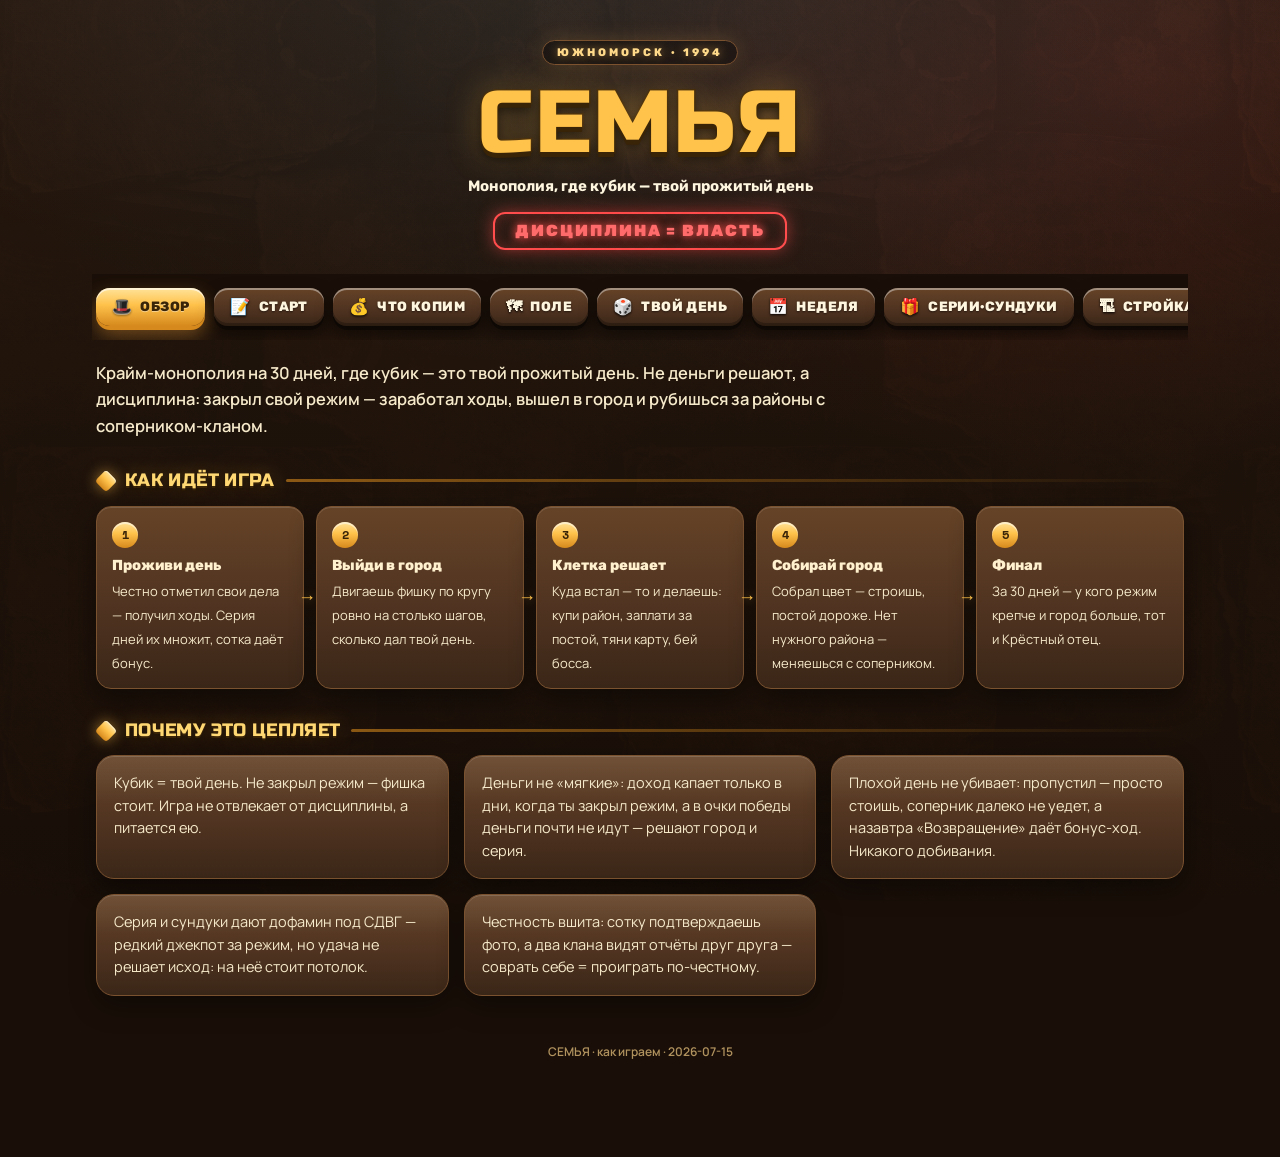
==== commit 10eed704: "sync state 2026-07-15_15:57:15" ====
--- a/design.html
+++ b/design.html
@@ -7,14 +7,15 @@
 <title>СЕМЬЯ · как играем</title>
 <link rel="preconnect" href="https://fonts.googleapis.com">
 <link rel="preconnect" href="https://fonts.gstatic.com" crossorigin>
-<link rel="stylesheet" href="https://fonts.googleapis.com/css2?family=Rubik:ital,wght@0,600;0,700;0,800;0,900;1,700&family=Manrope:wght@500;600;700;800&family=Space+Mono:wght@400;700&display=swap">
+<link rel="stylesheet" href="https://fonts.googleapis.com/css2?family=Russo+One&family=Rubik:ital,wght@0,600;0,700;0,800;0,900;1,700&family=Manrope:wght@500;600;700;800&family=Space+Mono:wght@400;700&display=swap">
 <style>
 :root{
   --gold:#FFC24B; --gold-lite:#FFE39A; --gold-deep:#D6891C; --gold-ink:#3A2408;
   --wood:#3A2617; --wood2:#4E3220; --wood-hi:#654327; --wood-dk:#241610;
   --crimson:#E23B3B; --crimson-neon:#FF4D4D; --blue:#49B6F0; --violet:#B466F0; --green:#5BC66A; --orange:#F0872E; --pink:#FF57A5;
   --cream:#F7E9C9; --cream2:#EAD5A6; --ink-paper:#3A2A16;
-  --paper:#FFF3D8; --txt:#F0DFB6; --txt-2:#C9AE7C; --txt-3:#9C8154;
+  --paper:#FFF6DF; --txt:#F6EACB; --txt-2:#DBC08C; --txt-3:#B0925E;
+  --disp:"Russo One","Rubik",sans-serif;
   --panel:#2A1B10; --panel-2:#38230f; --line:#5A3C22; --line-2:#7A5230;
   --gold-grad:linear-gradient(180deg,var(--gold-lite) 0%,var(--gold) 44%,var(--gold-deep) 100%);
   --wood-grad:linear-gradient(180deg,var(--wood-hi),var(--wood2) 60%,var(--wood));
@@ -44,7 +45,7 @@
 .hero__eyebrow{ display:inline-block; font:800 11px/1 "Rubik"; letter-spacing:.28em; text-transform:uppercase; color:#FFDA8A;
   padding:6px 14px; border-radius:999px; background:rgba(0,0,0,.35); border:1px solid var(--line-2);
   text-shadow:0 0 10px rgba(255,190,90,.6); box-shadow:0 0 20px rgba(255,190,90,.18); }
-.hero__title{ margin:16px 0 4px; font:900 clamp(46px,11vw,94px)/0.92 "Rubik"; letter-spacing:.01em;
+.hero__title{ margin:16px 0 4px; font:400 clamp(44px,10vw,88px)/0.98 var(--disp); letter-spacing:.02em;
   color:var(--gold); -webkit-text-stroke:3px var(--gold-ink);
   text-shadow:0 5px 0 var(--gold-ink), 0 7px 12px rgba(0,0,0,.6), 0 0 34px rgba(255,190,74,.4);
   paint-order:stroke fill; }
@@ -72,8 +73,8 @@
 @keyframes in{ from{ opacity:0; transform:translateY(10px);} to{ opacity:1; transform:none; } }
 
 /* ── Заголовки секций ── */
-.sh{ display:flex; align-items:center; gap:11px; margin:30px 2px 15px; font:900 19px/1 "Rubik"; text-transform:uppercase; letter-spacing:.03em;
-  color:var(--gold); text-shadow:0 2px 0 var(--gold-ink), 0 0 18px rgba(255,190,74,.3); }
+.sh{ display:flex; align-items:center; gap:11px; margin:32px 2px 15px; font:400 18px/1.1 var(--disp); text-transform:uppercase; letter-spacing:.02em;
+  color:#FFD873; text-shadow:0 2px 0 var(--gold-ink), 0 3px 6px rgba(0,0,0,.5), 0 0 18px rgba(255,190,74,.35); }
 .sh::before{ content:""; width:16px; height:16px; flex:0 0 auto; border-radius:4px; transform:rotate(45deg);
   background:var(--gold-grad); box-shadow:0 0 14px rgba(255,190,74,.6), inset 0 1px 0 rgba(255,255,255,.5); }
 .sh .f{ flex:1; height:3px; border-radius:3px; background:linear-gradient(90deg,var(--gold-deep),transparent); opacity:.6; }
@@ -89,7 +90,7 @@
 .card::after{ content:""; position:absolute; inset:0 0 auto 0; height:40%; pointer-events:none;
   background:linear-gradient(180deg,rgba(255,255,255,.08),transparent); }
 .card>*{ position:relative; }
-.card h4{ margin:0 0 6px; font:800 16px/1.2 "Rubik"; color:#FFF0CE; }
+.card h4{ margin:0 0 6px; font:400 15.5px/1.25 var(--disp); color:#FFEFC6; text-shadow:0 1px 2px rgba(0,0,0,.5); letter-spacing:.01em; }
 .card p{ margin:0; color:var(--txt); font-size:14.5px; }
 /* пергамент */
 .card--paper{ background:linear-gradient(180deg,var(--cream),var(--cream2)); color:var(--ink-paper); border:2px solid var(--gold-deep); }
@@ -149,7 +150,7 @@
 .board__center{ grid-row:2 / -2; grid-column:2 / -2; display:grid; place-items:center; text-align:center; gap:6px;
   border:2px dashed var(--line-2); border-radius:16px; background:radial-gradient(120% 120% at 50% 25%, rgba(73,182,240,.08), transparent 60%); padding:14px; }
 .board__center img{ width:min(46%,120px); filter:drop-shadow(0 6px 12px rgba(0,0,0,.5)); }
-.board__center .bc-t{ font:900 clamp(20px,4vw,32px)/1 "Rubik"; color:var(--gold); -webkit-text-stroke:2px var(--gold-ink); paint-order:stroke fill; text-shadow:0 3px 0 var(--gold-ink); }
+.board__center .bc-t{ font:400 clamp(20px,4vw,30px)/1 var(--disp); color:var(--gold); -webkit-text-stroke:2px var(--gold-ink); paint-order:stroke fill; text-shadow:0 3px 0 var(--gold-ink); }
 .board__center .bc-s{ font:600 italic 12.5px/1.4 "Rubik"; color:var(--txt); max-width:280px; }
 .legend{ display:flex; flex-wrap:wrap; gap:8px 16px; justify-content:center; margin:12px 0 2px; font:700 12px/1 "Manrope"; }
 .legend b{ display:inline-flex; align-items:center; gap:6px; font-weight:700; color:var(--txt); }
